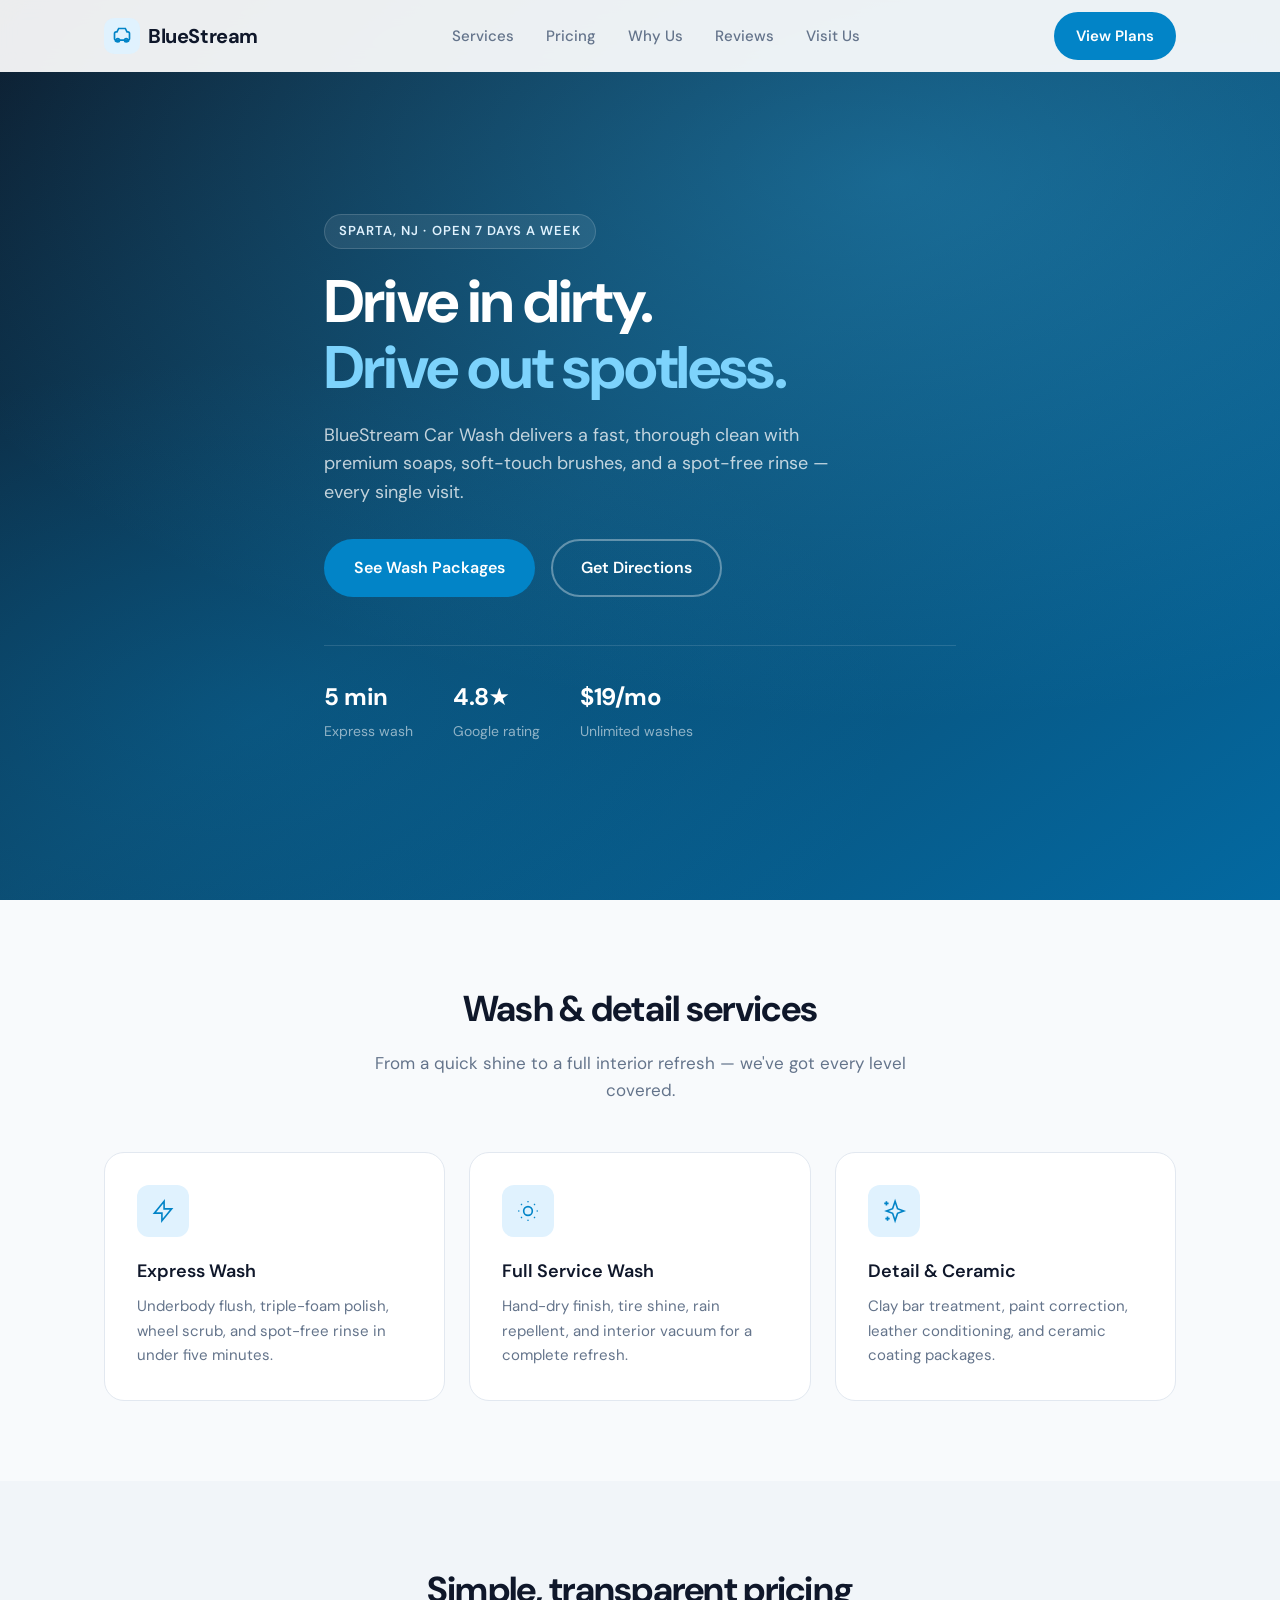
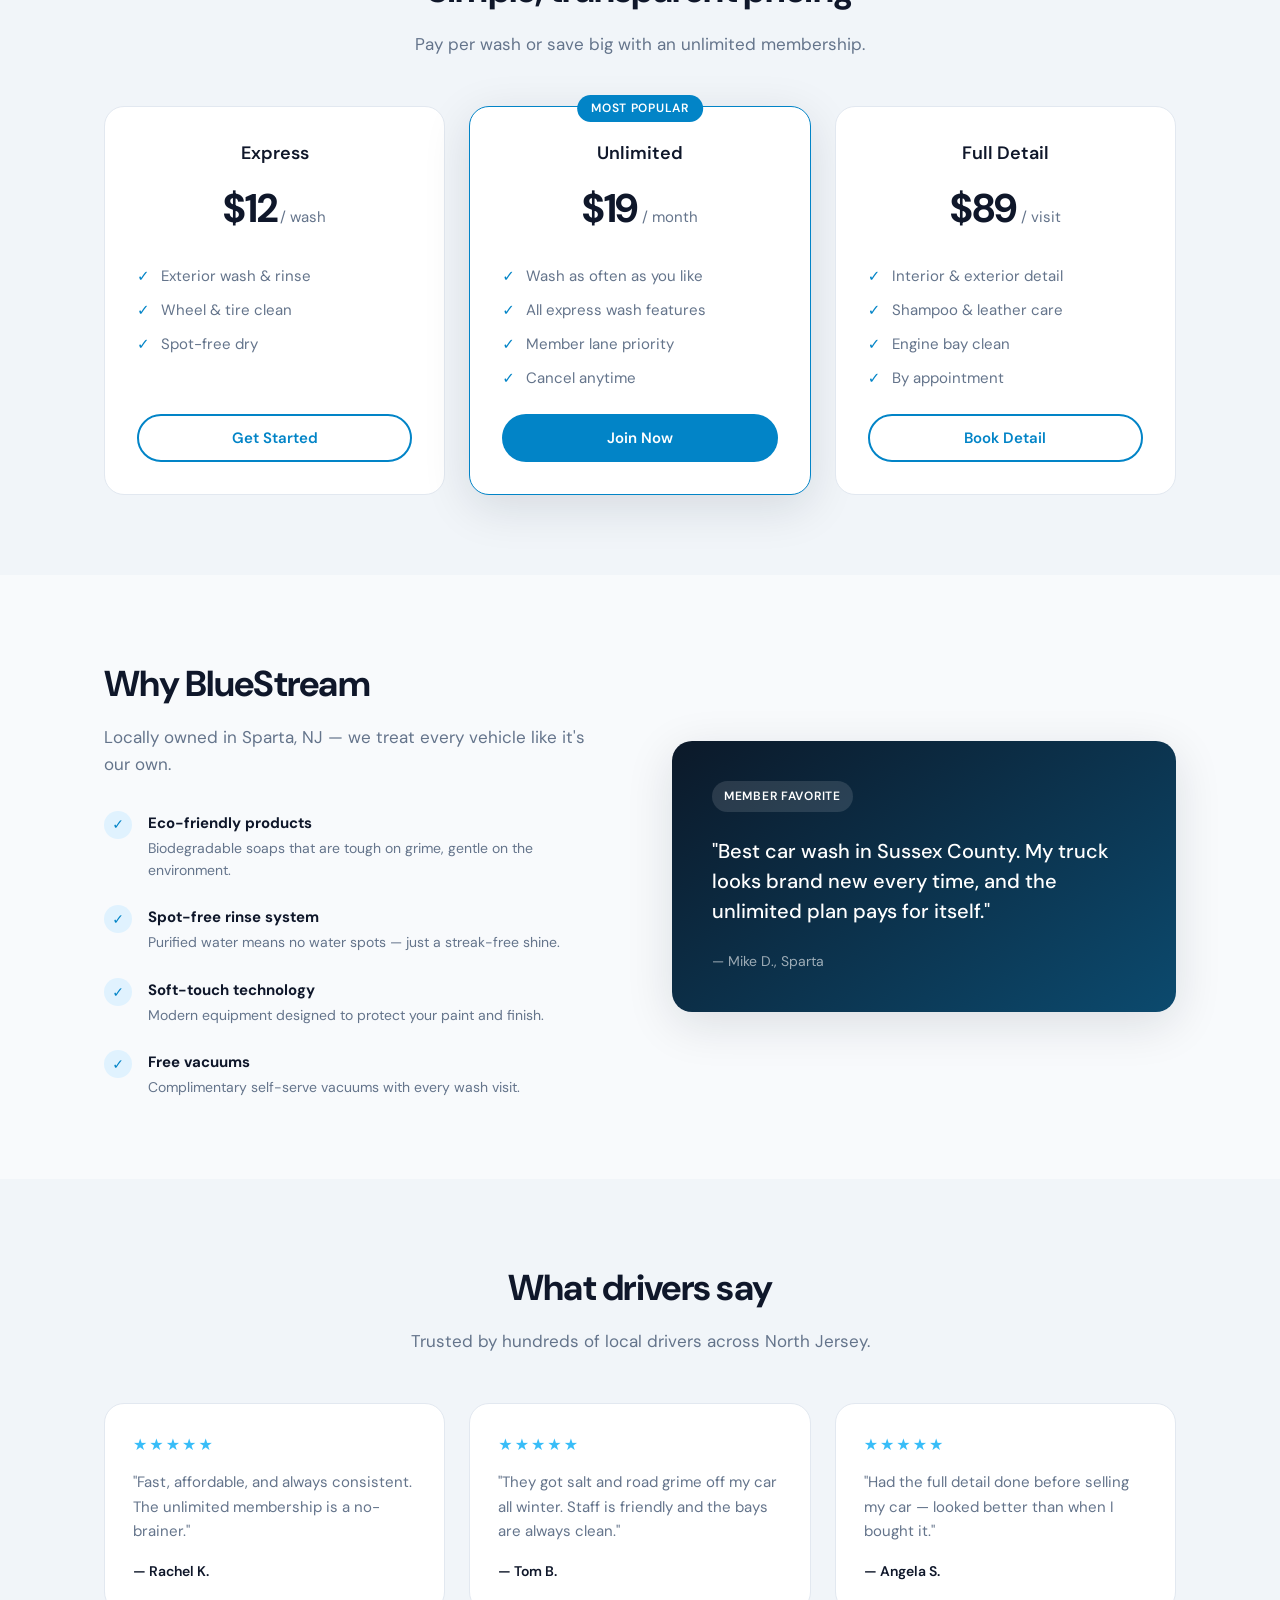
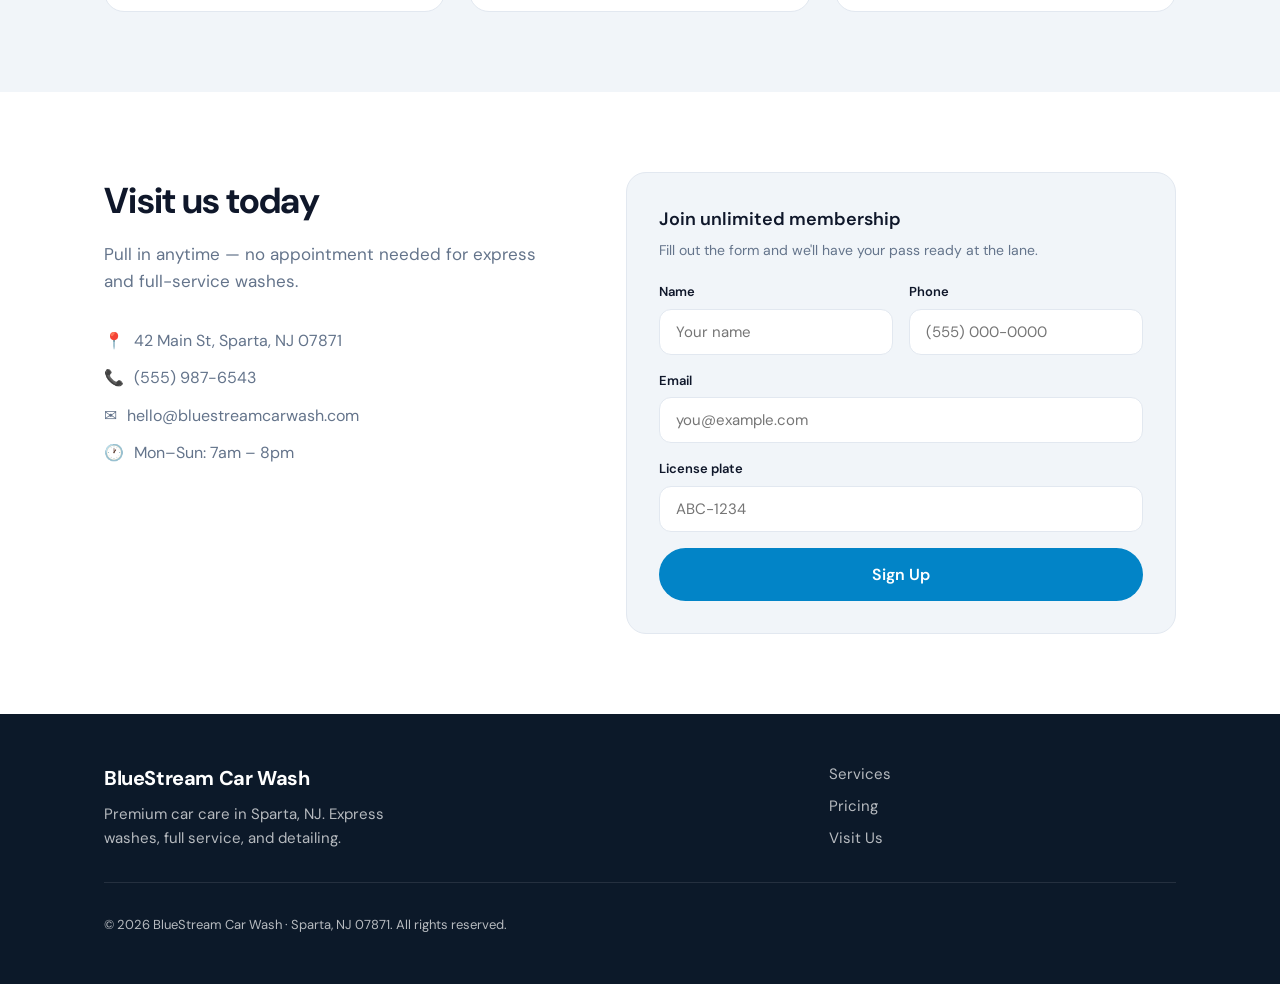
==== carwash/index.html @ 8c906ba3 "Add BlueStream Car Wash page at /carwash Separate static landing page for a car wash business with i" ====
<!DOCTYPE html>
<html lang="en">
  <head>
    <meta charset="UTF-8" />
    <meta name="viewport" content="width=device-width, initial-scale=1.0" />
    <meta
      name="description"
      content="BlueStream Car Wash — premium express and full-service washes in Sparta, NJ. Spotless results, spot-free rinse, and unlimited membership plans."
    />
    <title>BlueStream Car Wash | Sparta, NJ</title>
    <link rel="preconnect" href="https://fonts.googleapis.com" />
    <link rel="preconnect" href="https://fonts.gstatic.com" crossorigin />
    <link
      href="https://fonts.googleapis.com/css2?family=DM+Sans:ital,opsz,wght@0,9..40,400;0,9..40,500;0,9..40,600;0,9..40,700;1,9..40,400&display=swap"
      rel="stylesheet"
    />
    <link rel="stylesheet" href="css/styles.css" />
  </head>
  <body>
    <header class="header" id="header">
      <div class="container header__inner">
        <a href="#" class="logo">
          <span class="logo__icon" aria-hidden="true">
            <svg viewBox="0 0 24 24" fill="none" stroke="currentColor" stroke-width="2">
              <path d="M5 17h14M5 17a2 2 0 01-2-2V9a2 2 0 012-2h1l2-4h8l2 4h1a2 2 0 012 2v6a2 2 0 01-2 2M5 17l-1 2m15-2l1 2" />
              <circle cx="7" cy="17" r="2" />
              <circle cx="17" cy="17" r="2" />
            </svg>
          </span>
          BlueStream
        </a>

        <nav class="nav" id="nav" aria-label="Main navigation">
          <a href="#services">Services</a>
          <a href="#pricing">Pricing</a>
          <a href="#why-us">Why Us</a>
          <a href="#reviews">Reviews</a>
          <a href="#contact">Visit Us</a>
        </nav>

        <a href="#pricing" class="btn btn--primary header__cta">View Plans</a>

        <button
          class="menu-toggle"
          id="menu-toggle"
          aria-label="Toggle menu"
          aria-expanded="false"
          aria-controls="nav"
        >
          <span></span>
          <span></span>
          <span></span>
        </button>
      </div>
    </header>

    <main>
      <section class="hero">
        <div class="hero__bg" aria-hidden="true"></div>
        <div class="container hero__content">
          <p class="hero__eyebrow">Sparta, NJ · Open 7 days a week</p>
          <h1 class="hero__title">
            Drive in dirty.<br />
            <span class="hero__title-accent">Drive out spotless.</span>
          </h1>
          <p class="hero__subtitle">
            BlueStream Car Wash delivers a fast, thorough clean with premium soaps,
            soft-touch brushes, and a spot-free rinse — every single visit.
          </p>
          <div class="hero__actions">
            <a href="#pricing" class="btn btn--primary btn--lg">See Wash Packages</a>
            <a href="#contact" class="btn btn--ghost btn--lg">Get Directions</a>
          </div>
          <ul class="hero__stats">
            <li>
              <strong>5 min</strong>
              <span>Express wash</span>
            </li>
            <li>
              <strong>4.8★</strong>
              <span>Google rating</span>
            </li>
            <li>
              <strong>$19/mo</strong>
              <span>Unlimited washes</span>
            </li>
          </ul>
        </div>
      </section>

      <section class="section" id="services">
        <div class="container">
          <div class="section__header">
            <h2 class="section__title">Wash & detail services</h2>
            <p class="section__subtitle">
              From a quick shine to a full interior refresh — we've got every level covered.
            </p>
          </div>
          <div class="grid grid--3">
            <article class="card">
              <div class="card__icon" aria-hidden="true">
                <svg viewBox="0 0 24 24" fill="none" stroke="currentColor" stroke-width="1.5">
                  <path d="M13 10V3L4 14h7v7l9-11h-7z" />
                </svg>
              </div>
              <h3 class="card__title">Express Wash</h3>
              <p class="card__text">
                Underbody flush, triple-foam polish, wheel scrub, and spot-free rinse in under five minutes.
              </p>
            </article>
            <article class="card">
              <div class="card__icon" aria-hidden="true">
                <svg viewBox="0 0 24 24" fill="none" stroke="currentColor" stroke-width="1.5">
                  <path d="M12 3v1m0 16v1m9-9h-1M4 12H3m15.364 6.364l-.707-.707M6.343 6.343l-.707-.707m12.728 0l-.707.707M6.343 17.657l-.707.707" />
                  <circle cx="12" cy="12" r="4" />
                </svg>
              </div>
              <h3 class="card__title">Full Service Wash</h3>
              <p class="card__text">
                Hand-dry finish, tire shine, rain repellent, and interior vacuum for a complete refresh.
              </p>
            </article>
            <article class="card">
              <div class="card__icon" aria-hidden="true">
                <svg viewBox="0 0 24 24" fill="none" stroke="currentColor" stroke-width="1.5">
                  <path d="M5 3v4M3 5h4M6 17v4m-2-2h4m5-16l2.286 6.857L21 12l-5.714 2.143L13 21l-2.286-6.857L5 12l5.714-2.143L13 3z" />
                </svg>
              </div>
              <h3 class="card__title">Detail & Ceramic</h3>
              <p class="card__text">
                Clay bar treatment, paint correction, leather conditioning, and ceramic coating packages.
              </p>
            </article>
          </div>
        </div>
      </section>

      <section class="section section--alt" id="pricing">
        <div class="container">
          <div class="section__header">
            <h2 class="section__title">Simple, transparent pricing</h2>
            <p class="section__subtitle">Pay per wash or save big with an unlimited membership.</p>
          </div>
          <div class="grid grid--3">
            <article class="pricing-card">
              <h3 class="pricing-card__name">Express</h3>
              <p class="pricing-card__price"><span>$12</span> / wash</p>
              <ul class="pricing-card__features">
                <li>Exterior wash & rinse</li>
                <li>Wheel & tire clean</li>
                <li>Spot-free dry</li>
              </ul>
              <a href="#contact" class="btn btn--outline btn--full">Get Started</a>
            </article>
            <article class="pricing-card pricing-card--featured">
              <div class="pricing-card__badge">Most popular</div>
              <h3 class="pricing-card__name">Unlimited</h3>
              <p class="pricing-card__price"><span>$19</span> / month</p>
              <ul class="pricing-card__features">
                <li>Wash as often as you like</li>
                <li>All express wash features</li>
                <li>Member lane priority</li>
                <li>Cancel anytime</li>
              </ul>
              <a href="#contact" class="btn btn--primary btn--full">Join Now</a>
            </article>
            <article class="pricing-card">
              <h3 class="pricing-card__name">Full Detail</h3>
              <p class="pricing-card__price"><span>$89</span> / visit</p>
              <ul class="pricing-card__features">
                <li>Interior & exterior detail</li>
                <li>Shampoo & leather care</li>
                <li>Engine bay clean</li>
                <li>By appointment</li>
              </ul>
              <a href="#contact" class="btn btn--outline btn--full">Book Detail</a>
            </article>
          </div>
        </div>
      </section>

      <section class="section" id="why-us">
        <div class="container">
          <div class="split">
            <div class="split__content">
              <h2 class="section__title">Why BlueStream</h2>
              <p class="section__subtitle section__subtitle--left">
                Locally owned in Sparta, NJ — we treat every vehicle like it's our own.
              </p>
              <ul class="features">
                <li class="feature">
                  <span class="feature__check" aria-hidden="true">✓</span>
                  <div>
                    <strong>Eco-friendly products</strong>
                    <p>Biodegradable soaps that are tough on grime, gentle on the environment.</p>
                  </div>
                </li>
                <li class="feature">
                  <span class="feature__check" aria-hidden="true">✓</span>
                  <div>
                    <strong>Spot-free rinse system</strong>
                    <p>Purified water means no water spots — just a streak-free shine.</p>
                  </div>
                </li>
                <li class="feature">
                  <span class="feature__check" aria-hidden="true">✓</span>
                  <div>
                    <strong>Soft-touch technology</strong>
                    <p>Modern equipment designed to protect your paint and finish.</p>
                  </div>
                </li>
                <li class="feature">
                  <span class="feature__check" aria-hidden="true">✓</span>
                  <div>
                    <strong>Free vacuums</strong>
                    <p>Complimentary self-serve vacuums with every wash visit.</p>
                  </div>
                </li>
              </ul>
            </div>
            <div class="split__visual" aria-hidden="true">
              <div class="visual-card">
                <div class="visual-card__badge">Member favorite</div>
                <p class="visual-card__quote">
                  "Best car wash in Sussex County. My truck looks brand new every time, and the unlimited plan pays for itself."
                </p>
                <p class="visual-card__author">— Mike D., Sparta</p>
              </div>
            </div>
          </div>
        </div>
      </section>

      <section class="section section--alt" id="reviews">
        <div class="container">
          <div class="section__header">
            <h2 class="section__title">What drivers say</h2>
            <p class="section__subtitle">Trusted by hundreds of local drivers across North Jersey.</p>
          </div>
          <div class="grid grid--3">
            <blockquote class="review">
              <div class="review__stars" aria-label="5 out of 5 stars">★★★★★</div>
              <p>"Fast, affordable, and always consistent. The unlimited membership is a no-brainer."</p>
              <footer>— Rachel K.</footer>
            </blockquote>
            <blockquote class="review">
              <div class="review__stars" aria-label="5 out of 5 stars">★★★★★</div>
              <p>"They got salt and road grime off my car all winter. Staff is friendly and the bays are always clean."</p>
              <footer>— Tom B.</footer>
            </blockquote>
            <blockquote class="review">
              <div class="review__stars" aria-label="5 out of 5 stars">★★★★★</div>
              <p>"Had the full detail done before selling my car — looked better than when I bought it."</p>
              <footer>— Angela S.</footer>
            </blockquote>
          </div>
        </div>
      </section>

      <section class="section section--cta" id="contact">
        <div class="container">
          <div class="contact">
            <div class="contact__info">
              <h2 class="section__title">Visit us today</h2>
              <p class="section__subtitle section__subtitle--left">
                Pull in anytime — no appointment needed for express and full-service washes.
              </p>
              <div class="contact__details">
                <p class="contact__hours">
                  <span aria-hidden="true">📍</span> 42 Main St, Sparta, NJ 07871
                </p>
                <a href="tel:+15559876543" class="contact__link">
                  <span aria-hidden="true">📞</span> (555) 987-6543
                </a>
                <a href="mailto:hello@bluestreamcarwash.com" class="contact__link">
                  <span aria-hidden="true">✉️</span> hello@bluestreamcarwash.com
                </a>
                <p class="contact__hours">
                  <span aria-hidden="true">🕐</span> Mon–Sun: 7am – 8pm
                </p>
              </div>
            </div>
            <form class="contact__form" action="#" method="post">
              <h3 class="contact__form-title">Join unlimited membership</h3>
              <p class="contact__form-subtitle">Fill out the form and we'll have your pass ready at the lane.</p>
              <div class="form-row">
                <label class="form-field">
                  <span>Name</span>
                  <input type="text" name="name" placeholder="Your name" required />
                </label>
                <label class="form-field">
                  <span>Phone</span>
                  <input type="tel" name="phone" placeholder="(555) 000-0000" required />
                </label>
              </div>
              <label class="form-field">
                <span>Email</span>
                <input type="email" name="email" placeholder="you@example.com" required />
              </label>
              <label class="form-field">
                <span>License plate</span>
                <input type="text" name="plate" placeholder="ABC-1234" required />
              </label>
              <button type="submit" class="btn btn--primary btn--lg btn--full">Sign Up</button>
            </form>
          </div>
        </div>
      </section>
    </main>

    <footer class="footer">
      <div class="container footer__inner">
        <div class="footer__brand">
          <a href="#" class="logo logo--footer">BlueStream Car Wash</a>
          <p>Premium car care in Sparta, NJ. Express washes, full service, and detailing.</p>
        </div>
        <div class="footer__links">
          <a href="#services">Services</a>
          <a href="#pricing">Pricing</a>
          <a href="#contact">Visit Us</a>
        </div>
        <p class="footer__copy">&copy; 2026 BlueStream Car Wash · Sparta, NJ 07871. All rights reserved.</p>
      </div>
    </footer>

    <script src="js/main.js"></script>
  </body>
</html>
---- carwash/css/styles.css ----
/* ============================================
   BlueStream Car Wash — Static Site Styles
   ============================================ */

:root {
  --color-bg: #f8fafc;
  --color-bg-alt: #f1f5f9;
  --color-surface: #ffffff;
  --color-text: #0f172a;
  --color-text-muted: #64748b;
  --color-primary: #0284c7;
  --color-primary-dark: #0369a1;
  --color-primary-light: #e0f2fe;
  --color-accent: #38bdf8;
  --color-border: #e2e8f0;
  --color-hero-bg: #0c1929;
  --font: "DM Sans", system-ui, -apple-system, sans-serif;
  --radius: 12px;
  --radius-lg: 20px;
  --shadow: 0 4px 24px rgba(15, 23, 42, 0.08);
  --shadow-lg: 0 12px 48px rgba(15, 23, 42, 0.12);
  --header-height: 72px;
  --transition: 0.2s ease;
}

*,
*::before,
*::after {
  box-sizing: border-box;
  margin: 0;
  padding: 0;
}

html {
  scroll-behavior: smooth;
}

body {
  font-family: var(--font);
  font-size: 1rem;
  line-height: 1.6;
  color: var(--color-text);
  background: var(--color-bg);
  -webkit-font-smoothing: antialiased;
}

a {
  color: inherit;
  text-decoration: none;
}

ul,
ol {
  list-style: none;
}

.container {
  width: 100%;
  max-width: 1120px;
  margin: 0 auto;
  padding: 0 1.5rem;
}

/* ---- Buttons ---- */

.btn {
  display: inline-flex;
  align-items: center;
  justify-content: center;
  gap: 0.5rem;
  padding: 0.625rem 1.25rem;
  font-family: var(--font);
  font-size: 0.9375rem;
  font-weight: 600;
  border-radius: 999px;
  border: 2px solid transparent;
  cursor: pointer;
  transition: background var(--transition), color var(--transition), border-color var(--transition), transform var(--transition);
}

.btn--primary {
  background: var(--color-primary);
  color: #fff;
}

.btn--primary:hover {
  background: var(--color-primary-dark);
  transform: translateY(-1px);
}

.btn--outline {
  background: transparent;
  color: var(--color-primary);
  border-color: var(--color-primary);
}

.btn--outline:hover {
  background: var(--color-primary-light);
}

.btn--ghost {
  background: transparent;
  color: #fff;
  border-color: rgba(255, 255, 255, 0.35);
}

.btn--ghost:hover {
  background: rgba(255, 255, 255, 0.1);
  border-color: rgba(255, 255, 255, 0.6);
}

.btn--lg {
  padding: 0.875rem 1.75rem;
  font-size: 1rem;
}

.btn--full {
  width: 100%;
}

/* ---- Header ---- */

.header {
  position: fixed;
  top: 0;
  left: 0;
  right: 0;
  z-index: 100;
  height: var(--header-height);
  background: rgba(255, 255, 255, 0.92);
  backdrop-filter: blur(12px);
  border-bottom: 1px solid transparent;
  transition: border-color var(--transition), box-shadow var(--transition);
}

.header--scrolled {
  border-color: var(--color-border);
  box-shadow: var(--shadow);
}

.header__inner {
  display: flex;
  align-items: center;
  justify-content: space-between;
  height: var(--header-height);
  gap: 2rem;
}

.logo {
  display: flex;
  align-items: center;
  gap: 0.5rem;
  font-size: 1.25rem;
  font-weight: 700;
  color: var(--color-text);
  letter-spacing: -0.02em;
}

.logo__icon {
  display: flex;
  align-items: center;
  justify-content: center;
  width: 36px;
  height: 36px;
  background: var(--color-primary-light);
  color: var(--color-primary);
  border-radius: 10px;
}

.logo__icon svg {
  width: 20px;
  height: 20px;
}

.logo--footer {
  color: #fff;
  margin-bottom: 0.5rem;
}

.nav {
  display: flex;
  align-items: center;
  gap: 2rem;
}

.nav a {
  font-size: 0.9375rem;
  font-weight: 500;
  color: var(--color-text-muted);
  transition: color var(--transition);
}

.nav a:hover {
  color: var(--color-primary);
}

.header__cta {
  flex-shrink: 0;
}

.menu-toggle {
  display: none;
  flex-direction: column;
  justify-content: center;
  gap: 5px;
  width: 40px;
  height: 40px;
  padding: 8px;
  background: none;
  border: none;
  cursor: pointer;
}

.menu-toggle span {
  display: block;
  width: 100%;
  height: 2px;
  background: var(--color-text);
  border-radius: 2px;
  transition: transform var(--transition), opacity var(--transition);
}

.menu-toggle[aria-expanded="true"] span:nth-child(1) {
  transform: translateY(7px) rotate(45deg);
}

.menu-toggle[aria-expanded="true"] span:nth-child(2) {
  opacity: 0;
}

.menu-toggle[aria-expanded="true"] span:nth-child(3) {
  transform: translateY(-7px) rotate(-45deg);
}

/* ---- Hero ---- */

.hero {
  position: relative;
  min-height: 100vh;
  display: flex;
  align-items: center;
  padding: calc(var(--header-height) + 3rem) 0 4rem;
  overflow: hidden;
}

.hero__bg {
  position: absolute;
  inset: 0;
  background: linear-gradient(145deg, var(--color-hero-bg) 0%, #0c4a6e 50%, #0369a1 100%);
}

.hero__bg::after {
  content: "";
  position: absolute;
  inset: 0;
  background:
    radial-gradient(ellipse 80% 60% at 70% 20%, rgba(56, 189, 248, 0.3), transparent),
    radial-gradient(ellipse 50% 40% at 20% 80%, rgba(2, 132, 199, 0.2), transparent);
}

.hero__content {
  position: relative;
  z-index: 1;
  max-width: 680px;
}

.hero__eyebrow {
  display: inline-block;
  padding: 0.375rem 0.875rem;
  margin-bottom: 1.25rem;
  font-size: 0.8125rem;
  font-weight: 600;
  text-transform: uppercase;
  letter-spacing: 0.08em;
  color: var(--color-primary-light);
  background: rgba(255, 255, 255, 0.08);
  border: 1px solid rgba(255, 255, 255, 0.15);
  border-radius: 999px;
}

.hero__title {
  font-size: clamp(2.5rem, 6vw, 3.75rem);
  font-weight: 700;
  line-height: 1.1;
  letter-spacing: -0.03em;
  color: #fff;
  margin-bottom: 1.25rem;
}

.hero__title-accent {
  color: #7dd3fc;
}

.hero__subtitle {
  font-size: 1.125rem;
  color: rgba(255, 255, 255, 0.75);
  margin-bottom: 2rem;
  max-width: 520px;
}

.hero__actions {
  display: flex;
  flex-wrap: wrap;
  gap: 1rem;
  margin-bottom: 3rem;
}

.hero__stats {
  display: flex;
  flex-wrap: wrap;
  gap: 2.5rem;
  padding-top: 2rem;
  border-top: 1px solid rgba(255, 255, 255, 0.12);
}

.hero__stats li {
  display: flex;
  flex-direction: column;
  gap: 0.25rem;
}

.hero__stats strong {
  font-size: 1.5rem;
  font-weight: 700;
  color: #fff;
  letter-spacing: -0.02em;
}

.hero__stats span {
  font-size: 0.875rem;
  color: rgba(255, 255, 255, 0.55);
}

/* ---- Sections ---- */

.section {
  padding: 5rem 0;
}

.section--alt {
  background: var(--color-bg-alt);
}

.section--cta {
  background: var(--color-surface);
}

.section__header {
  text-align: center;
  max-width: 560px;
  margin: 0 auto 3rem;
}

.section__title {
  font-size: clamp(1.75rem, 4vw, 2.25rem);
  font-weight: 700;
  letter-spacing: -0.02em;
  margin-bottom: 0.75rem;
}

.section__subtitle {
  font-size: 1.0625rem;
  color: var(--color-text-muted);
}

.section__subtitle--left {
  text-align: left;
}

/* ---- Grid & Cards ---- */

.grid {
  display: grid;
  gap: 1.5rem;
}

.grid--3 {
  grid-template-columns: repeat(3, 1fr);
}

.card {
  background: var(--color-surface);
  border: 1px solid var(--color-border);
  border-radius: var(--radius-lg);
  padding: 2rem;
  transition: box-shadow var(--transition), transform var(--transition);
}

.card:hover {
  box-shadow: var(--shadow);
  transform: translateY(-2px);
}

.card__icon {
  display: flex;
  align-items: center;
  justify-content: center;
  width: 52px;
  height: 52px;
  margin-bottom: 1.25rem;
  background: var(--color-primary-light);
  color: var(--color-primary);
  border-radius: var(--radius);
}

.card__icon svg {
  width: 26px;
  height: 26px;
}

.card__title {
  font-size: 1.125rem;
  font-weight: 600;
  margin-bottom: 0.5rem;
}

.card__text {
  font-size: 0.9375rem;
  color: var(--color-text-muted);
  line-height: 1.65;
}

/* ---- Pricing ---- */

.pricing-card {
  position: relative;
  display: flex;
  flex-direction: column;
  background: var(--color-surface);
  border: 1px solid var(--color-border);
  border-radius: var(--radius-lg);
  padding: 2rem;
  transition: box-shadow var(--transition), transform var(--transition);
}

.pricing-card:hover {
  box-shadow: var(--shadow);
  transform: translateY(-2px);
}

.pricing-card--featured {
  border-color: var(--color-primary);
  box-shadow: var(--shadow-lg);
}

.pricing-card__badge {
  position: absolute;
  top: -12px;
  left: 50%;
  transform: translateX(-50%);
  padding: 0.25rem 0.875rem;
  font-size: 0.75rem;
  font-weight: 600;
  text-transform: uppercase;
  letter-spacing: 0.06em;
  color: #fff;
  background: var(--color-primary);
  border-radius: 999px;
  white-space: nowrap;
}

.pricing-card__name {
  font-size: 1.125rem;
  font-weight: 600;
  margin-bottom: 0.5rem;
  text-align: center;
}

.pricing-card__price {
  font-size: 0.9375rem;
  color: var(--color-text-muted);
  text-align: center;
  margin-bottom: 1.5rem;
}

.pricing-card__price span {
  font-size: 2.5rem;
  font-weight: 700;
  color: var(--color-text);
  letter-spacing: -0.03em;
}

.pricing-card__features {
  flex: 1;
  display: flex;
  flex-direction: column;
  gap: 0.625rem;
  margin-bottom: 1.5rem;
}

.pricing-card__features li {
  font-size: 0.9375rem;
  color: var(--color-text-muted);
  padding-left: 1.5rem;
  position: relative;
}

.pricing-card__features li::before {
  content: "✓";
  position: absolute;
  left: 0;
  color: var(--color-primary);
  font-weight: 700;
}

/* ---- Split / Features ---- */

.split {
  display: grid;
  grid-template-columns: 1fr 1fr;
  gap: 4rem;
  align-items: center;
}

.features {
  display: flex;
  flex-direction: column;
  gap: 1.5rem;
  margin-top: 2rem;
}

.feature {
  display: flex;
  gap: 1rem;
  align-items: flex-start;
}

.feature__check {
  flex-shrink: 0;
  display: flex;
  align-items: center;
  justify-content: center;
  width: 28px;
  height: 28px;
  font-size: 0.875rem;
  font-weight: 700;
  color: var(--color-primary);
  background: var(--color-primary-light);
  border-radius: 50%;
}

.feature strong {
  display: block;
  font-size: 0.9375rem;
  margin-bottom: 0.125rem;
}

.feature p {
  font-size: 0.875rem;
  color: var(--color-text-muted);
}

.visual-card {
  background: linear-gradient(145deg, var(--color-hero-bg), #0c4a6e);
  border-radius: var(--radius-lg);
  padding: 2.5rem;
  color: #fff;
  box-shadow: var(--shadow-lg);
}

.visual-card__badge {
  display: inline-block;
  padding: 0.375rem 0.75rem;
  margin-bottom: 1.5rem;
  font-size: 0.75rem;
  font-weight: 600;
  text-transform: uppercase;
  letter-spacing: 0.06em;
  background: rgba(255, 255, 255, 0.12);
  border-radius: 999px;
}

.visual-card__quote {
  font-size: 1.25rem;
  font-weight: 500;
  line-height: 1.5;
  margin-bottom: 1.5rem;
}

.visual-card__author {
  font-size: 0.875rem;
  color: rgba(255, 255, 255, 0.6);
}

/* ---- Reviews ---- */

.review {
  background: var(--color-surface);
  border: 1px solid var(--color-border);
  border-radius: var(--radius-lg);
  padding: 1.75rem;
}

.review__stars {
  color: var(--color-accent);
  font-size: 1rem;
  letter-spacing: 2px;
  margin-bottom: 0.75rem;
}

.review p {
  font-size: 0.9375rem;
  color: var(--color-text-muted);
  margin-bottom: 1rem;
  line-height: 1.65;
}

.review footer {
  font-size: 0.875rem;
  font-weight: 600;
  color: var(--color-text);
}

/* ---- Contact ---- */

.contact {
  display: grid;
  grid-template-columns: 1fr 1.2fr;
  gap: 4rem;
  align-items: start;
}

.contact__details {
  display: flex;
  flex-direction: column;
  gap: 0.75rem;
  margin-top: 2rem;
}

.contact__link,
.contact__hours {
  display: flex;
  align-items: center;
  gap: 0.625rem;
  font-size: 1rem;
  color: var(--color-text-muted);
}

.contact__link:hover {
  color: var(--color-primary);
}

.contact__form {
  background: var(--color-bg-alt);
  border: 1px solid var(--color-border);
  border-radius: var(--radius-lg);
  padding: 2rem;
}

.contact__form-title {
  font-size: 1.125rem;
  font-weight: 600;
  margin-bottom: 0.375rem;
}

.contact__form-subtitle {
  font-size: 0.875rem;
  color: var(--color-text-muted);
  margin-bottom: 1.25rem;
}

.form-row {
  display: grid;
  grid-template-columns: 1fr 1fr;
  gap: 1rem;
}

.form-field {
  display: flex;
  flex-direction: column;
  gap: 0.375rem;
  margin-bottom: 1rem;
}

.form-field span {
  font-size: 0.8125rem;
  font-weight: 600;
  color: var(--color-text);
}

.form-field input,
.form-field textarea {
  font-family: var(--font);
  font-size: 0.9375rem;
  padding: 0.75rem 1rem;
  border: 1px solid var(--color-border);
  border-radius: var(--radius);
  background: var(--color-surface);
  color: var(--color-text);
  transition: border-color var(--transition), box-shadow var(--transition);
}

.form-field input:focus,
.form-field textarea:focus {
  outline: none;
  border-color: var(--color-primary);
  box-shadow: 0 0 0 3px rgba(2, 132, 199, 0.15);
}

/* ---- Footer ---- */

.footer {
  background: var(--color-hero-bg);
  color: rgba(255, 255, 255, 0.7);
  padding: 3rem 0;
}

.footer__inner {
  display: grid;
  grid-template-columns: 2fr 1fr;
  gap: 2rem;
  align-items: start;
}

.footer__brand p {
  font-size: 0.9375rem;
  max-width: 280px;
}

.footer__links {
  display: flex;
  flex-direction: column;
  gap: 0.5rem;
}

.footer__links a {
  font-size: 0.9375rem;
  transition: color var(--transition);
}

.footer__links a:hover {
  color: #fff;
}

.footer__copy {
  grid-column: 1 / -1;
  padding-top: 2rem;
  border-top: 1px solid rgba(255, 255, 255, 0.1);
  font-size: 0.8125rem;
}

/* ---- Responsive ---- */

@media (max-width: 900px) {
  .grid--3 {
    grid-template-columns: 1fr;
  }

  .split,
  .contact {
    grid-template-columns: 1fr;
    gap: 2.5rem;
  }

  .header__cta {
    display: none;
  }

  .menu-toggle {
    display: flex;
  }

  .nav {
    position: fixed;
    top: var(--header-height);
    left: 0;
    right: 0;
    flex-direction: column;
    align-items: stretch;
    gap: 0;
    padding: 1rem;
    background: var(--color-surface);
    border-bottom: 1px solid var(--color-border);
    box-shadow: var(--shadow);
    transform: translateY(-100%);
    opacity: 0;
    pointer-events: none;
    transition: transform var(--transition), opacity var(--transition);
  }

  .nav--open {
    transform: translateY(0);
    opacity: 1;
    pointer-events: auto;
  }

  .nav a {
    padding: 0.875rem 1rem;
    border-radius: var(--radius);
  }

  .nav a:hover {
    background: var(--color-bg-alt);
  }
}

@media (max-width: 600px) {
  .hero__actions {
    flex-direction: column;
  }

  .hero__actions .btn {
    width: 100%;
  }

  .form-row {
    grid-template-columns: 1fr;
  }

  .footer__inner {
    grid-template-columns: 1fr;
  }
}
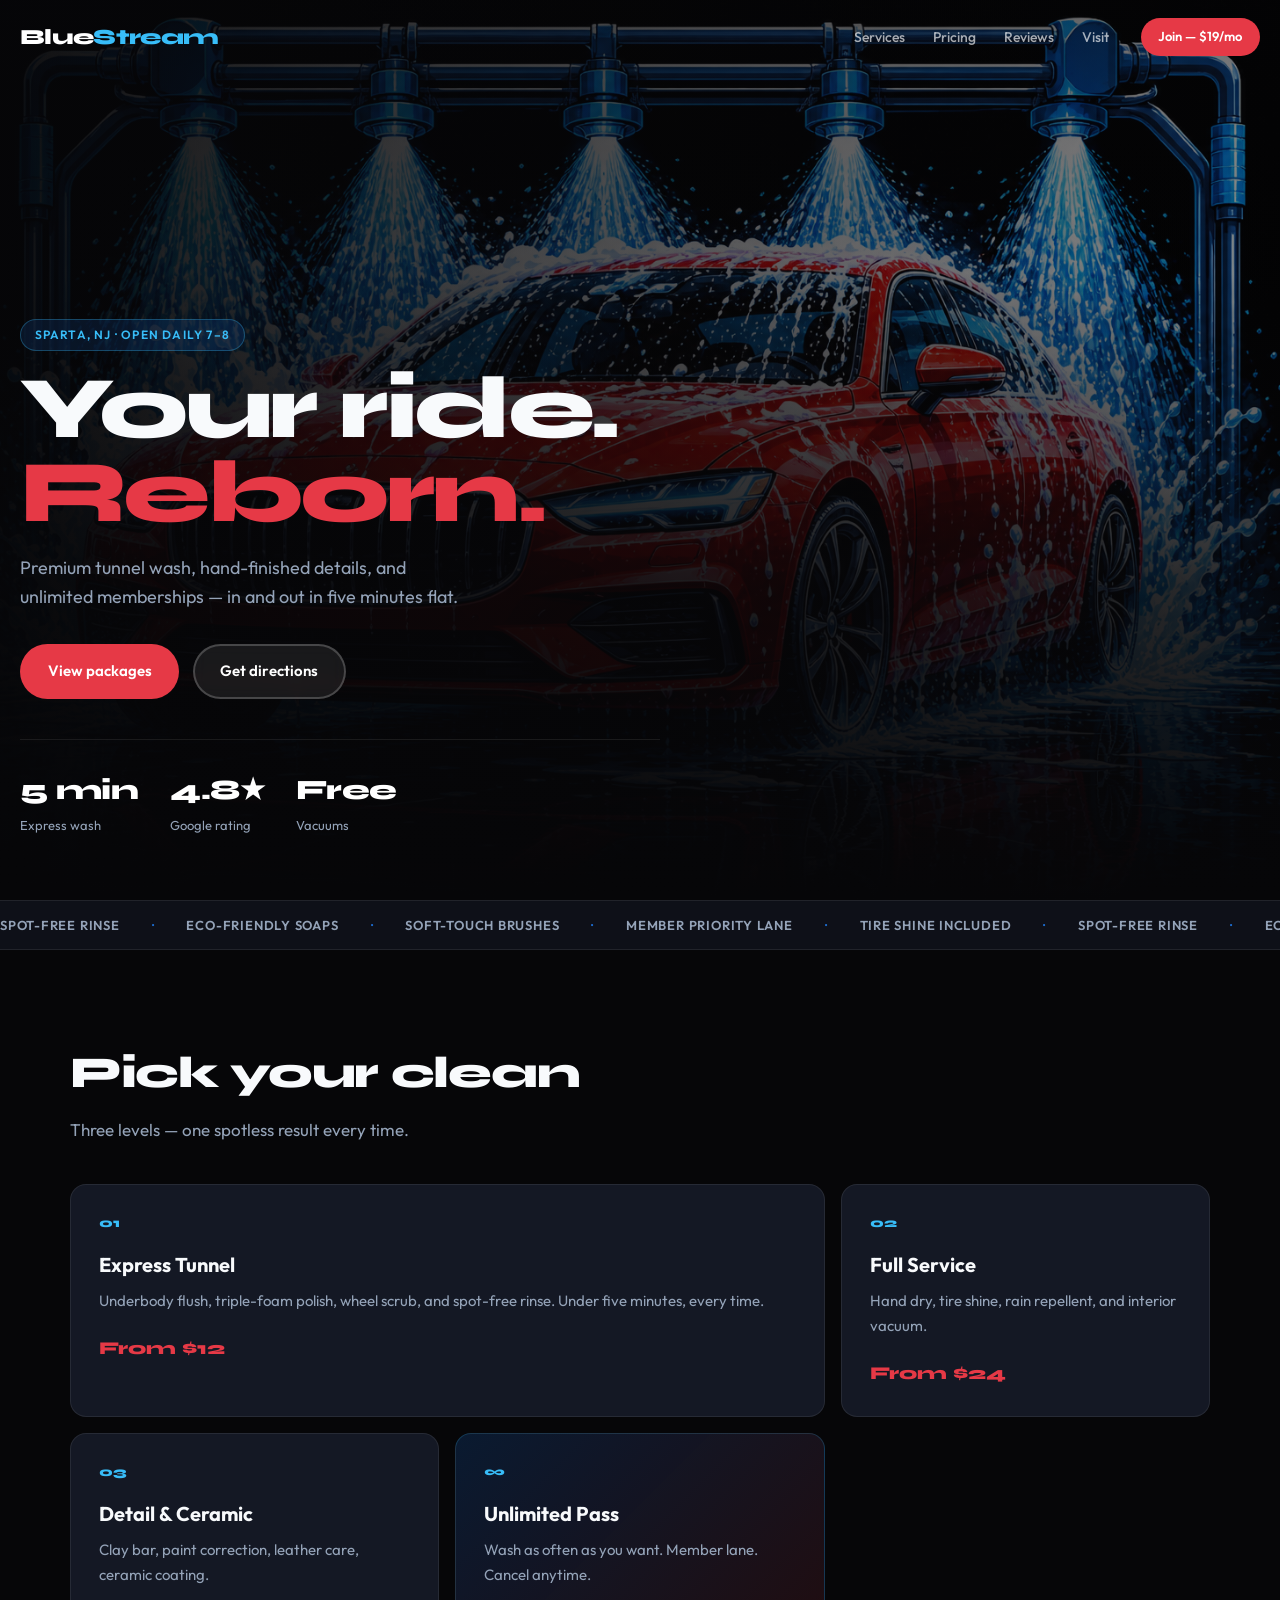
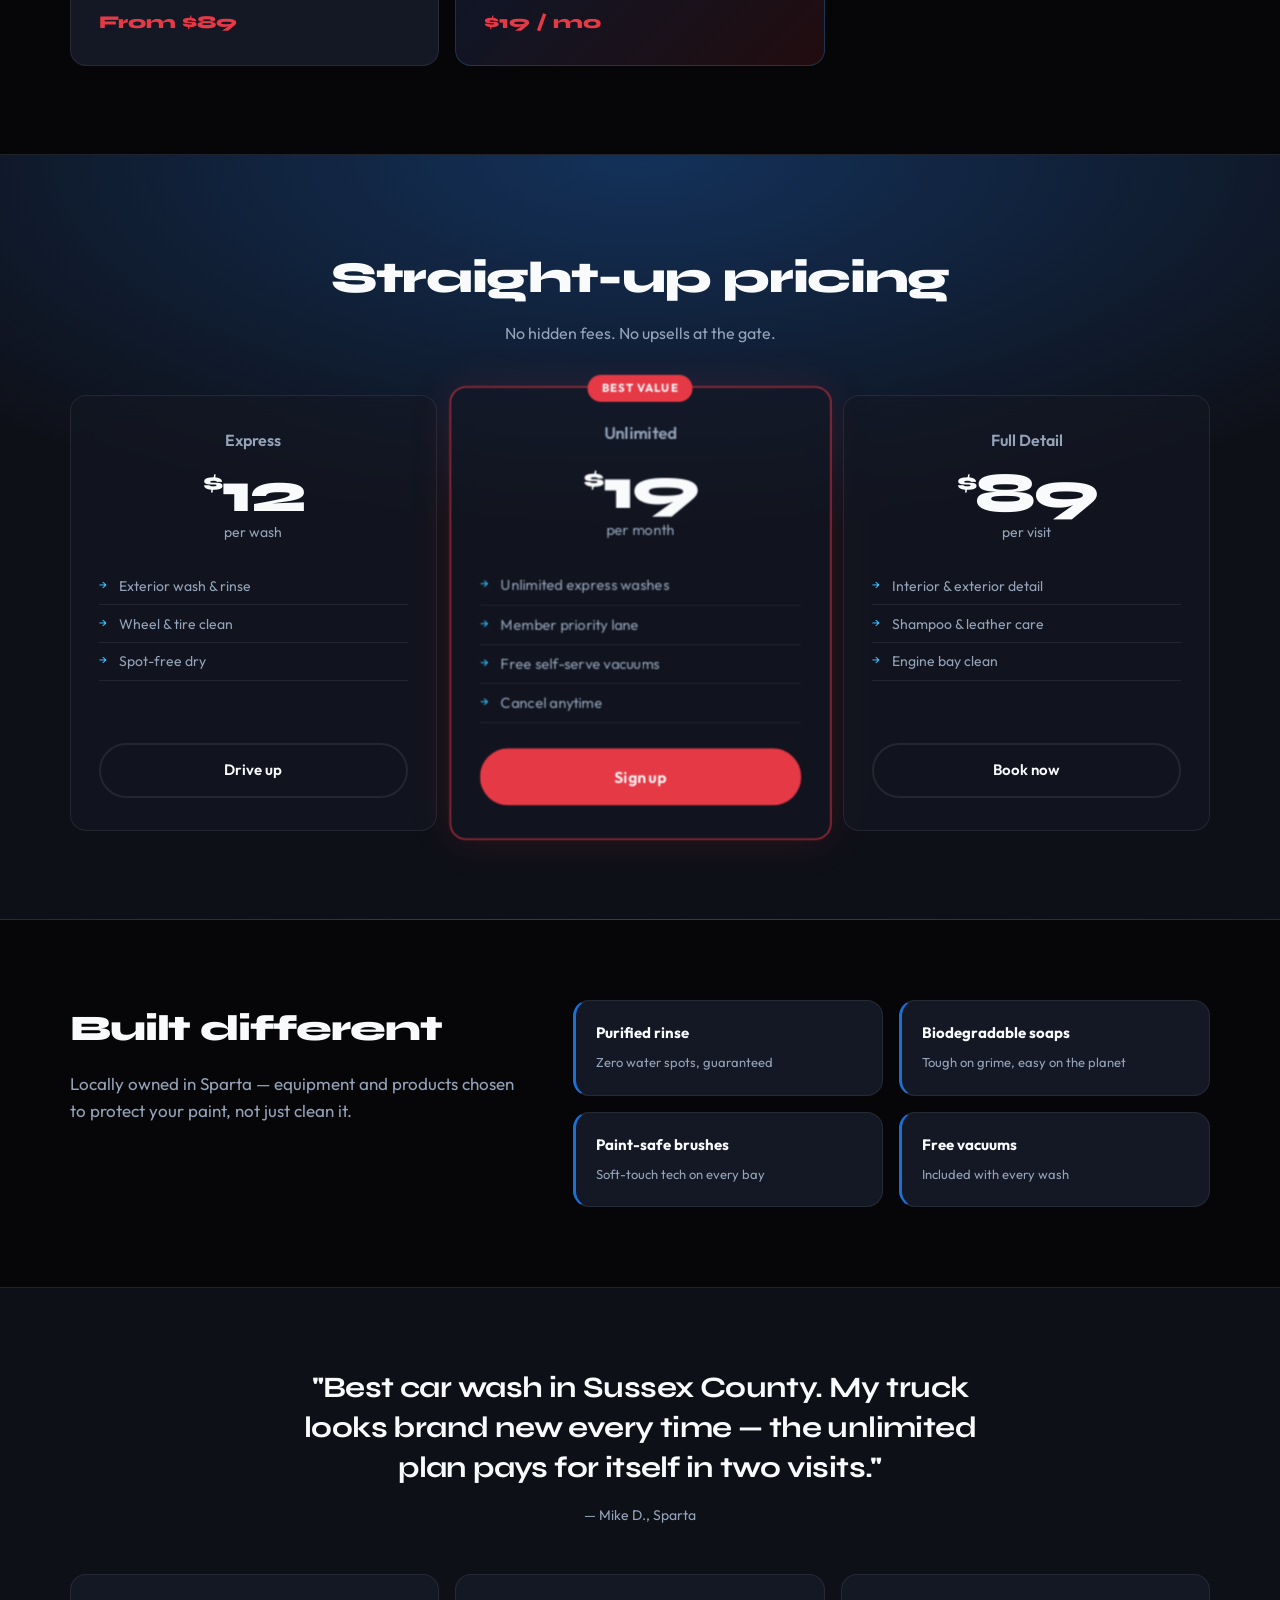
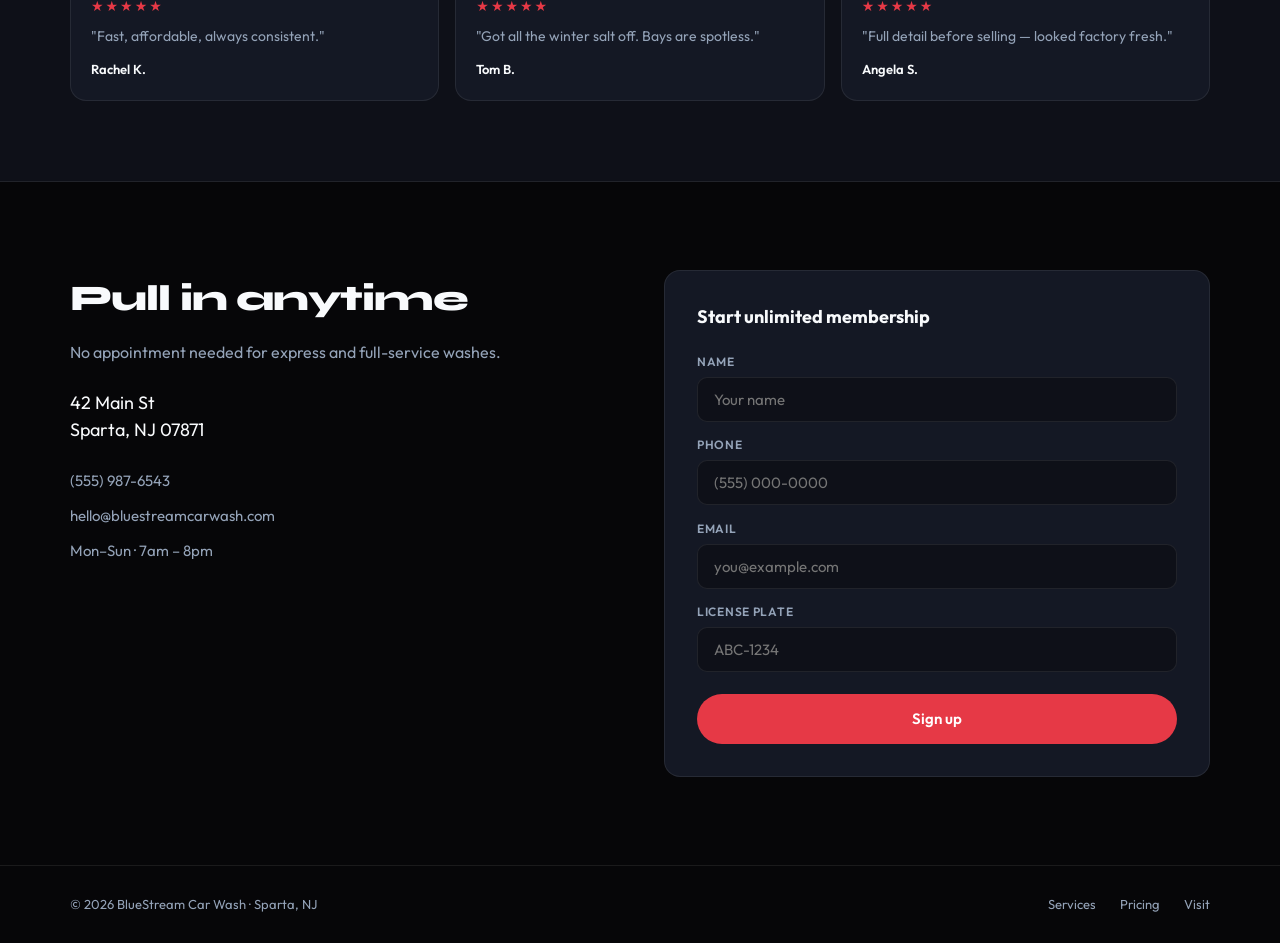
==== commit ecf730aa: "Redesign car wash page with distinct dark layout and hero image Complete visual overhaul: full-bleed" ====
--- a/carwash/index.html
+++ b/carwash/index.html
@@ -11,315 +11,250 @@
     <link rel="preconnect" href="https://fonts.googleapis.com" />
     <link rel="preconnect" href="https://fonts.gstatic.com" crossorigin />
     <link
-      href="https://fonts.googleapis.com/css2?family=DM+Sans:ital,opsz,wght@0,9..40,400;0,9..40,500;0,9..40,600;0,9..40,700;1,9..40,400&display=swap"
+      href="https://fonts.googleapis.com/css2?family=Outfit:wght@400;500;600;700;800&family=Syne:wght@700;800&display=swap"
       rel="stylesheet"
     />
     <link rel="stylesheet" href="css/styles.css" />
   </head>
   <body>
-    <header class="header" id="header">
-      <div class="container header__inner">
-        <a href="#" class="logo">
-          <span class="logo__icon" aria-hidden="true">
-            <svg viewBox="0 0 24 24" fill="none" stroke="currentColor" stroke-width="2">
-              <path d="M5 17h14M5 17a2 2 0 01-2-2V9a2 2 0 012-2h1l2-4h8l2 4h1a2 2 0 012 2v6a2 2 0 01-2 2M5 17l-1 2m15-2l1 2" />
-              <circle cx="7" cy="17" r="2" />
-              <circle cx="17" cy="17" r="2" />
-            </svg>
-          </span>
-          BlueStream
-        </a>
-
-        <nav class="nav" id="nav" aria-label="Main navigation">
-          <a href="#services">Services</a>
-          <a href="#pricing">Pricing</a>
-          <a href="#why-us">Why Us</a>
-          <a href="#reviews">Reviews</a>
-          <a href="#contact">Visit Us</a>
-        </nav>
-
-        <a href="#pricing" class="btn btn--primary header__cta">View Plans</a>
-
-        <button
-          class="menu-toggle"
-          id="menu-toggle"
-          aria-label="Toggle menu"
-          aria-expanded="false"
-          aria-controls="nav"
-        >
-          <span></span>
-          <span></span>
-          <span></span>
-        </button>
+    <nav class="topbar" id="topbar">
+      <a href="#" class="topbar__logo">Blue<span>Stream</span></a>
+      <div class="topbar__links" id="nav">
+        <a href="#services">Services</a>
+        <a href="#pricing">Pricing</a>
+        <a href="#reviews">Reviews</a>
+        <a href="#visit">Visit</a>
+      </div>
+      <a href="#pricing" class="topbar__cta">Join — $19/mo</a>
+      <button class="topbar__menu" id="menu-toggle" aria-label="Menu" aria-expanded="false">
+        <span></span><span></span>
+      </button>
+    </nav>
+
+    <header class="hero">
+      <div class="hero__media" aria-hidden="true">
+        <img src="images/carwash-hero.png" alt="" />
+        <div class="hero__overlay"></div>
+      </div>
+      <div class="hero__body">
+        <p class="hero__tag">Sparta, NJ · Open daily 7–8</p>
+        <h1 class="hero__headline">
+          Your ride.<br />
+          <em>Reborn.</em>
+        </h1>
+        <p class="hero__desc">
+          Premium tunnel wash, hand-finished details, and unlimited memberships —
+          in and out in five minutes flat.
+        </p>
+        <div class="hero__btns">
+          <a href="#pricing" class="btn btn--red">View packages</a>
+          <a href="#visit" class="btn btn--glass">Get directions</a>
+        </div>
+        <dl class="hero__metrics">
+          <div><dt>5 min</dt><dd>Express wash</dd></div>
+          <div><dt>4.8★</dt><dd>Google rating</dd></div>
+          <div><dt>Free</dt><dd>Vacuums</dd></div>
+        </dl>
       </div>
     </header>
 
+    <div class="ticker" aria-hidden="true">
+      <div class="ticker__track">
+        <span>Spot-free rinse</span><span>·</span>
+        <span>Eco-friendly soaps</span><span>·</span>
+        <span>Soft-touch brushes</span><span>·</span>
+        <span>Member priority lane</span><span>·</span>
+        <span>Tire shine included</span><span>·</span>
+        <span>Spot-free rinse</span><span>·</span>
+        <span>Eco-friendly soaps</span><span>·</span>
+        <span>Soft-touch brushes</span><span>·</span>
+        <span>Member priority lane</span><span>·</span>
+        <span>Tire shine included</span><span>·</span>
+      </div>
+    </div>
+
     <main>
-      <section class="hero">
-        <div class="hero__bg" aria-hidden="true"></div>
-        <div class="container hero__content">
-          <p class="hero__eyebrow">Sparta, NJ · Open 7 days a week</p>
-          <h1 class="hero__title">
-            Drive in dirty.<br />
-            <span class="hero__title-accent">Drive out spotless.</span>
-          </h1>
-          <p class="hero__subtitle">
-            BlueStream Car Wash delivers a fast, thorough clean with premium soaps,
-            soft-touch brushes, and a spot-free rinse — every single visit.
-          </p>
-          <div class="hero__actions">
-            <a href="#pricing" class="btn btn--primary btn--lg">See Wash Packages</a>
-            <a href="#contact" class="btn btn--ghost btn--lg">Get Directions</a>
-          </div>
-          <ul class="hero__stats">
-            <li>
-              <strong>5 min</strong>
-              <span>Express wash</span>
-            </li>
-            <li>
-              <strong>4.8★</strong>
-              <span>Google rating</span>
-            </li>
-            <li>
-              <strong>$19/mo</strong>
-              <span>Unlimited washes</span>
-            </li>
-          </ul>
-        </div>
-      </section>
-
-      <section class="section" id="services">
-        <div class="container">
-          <div class="section__header">
-            <h2 class="section__title">Wash & detail services</h2>
-            <p class="section__subtitle">
-              From a quick shine to a full interior refresh — we've got every level covered.
-            </p>
-          </div>
-          <div class="grid grid--3">
-            <article class="card">
-              <div class="card__icon" aria-hidden="true">
-                <svg viewBox="0 0 24 24" fill="none" stroke="currentColor" stroke-width="1.5">
-                  <path d="M13 10V3L4 14h7v7l9-11h-7z" />
-                </svg>
-              </div>
-              <h3 class="card__title">Express Wash</h3>
-              <p class="card__text">
-                Underbody flush, triple-foam polish, wheel scrub, and spot-free rinse in under five minutes.
-              </p>
-            </article>
-            <article class="card">
-              <div class="card__icon" aria-hidden="true">
-                <svg viewBox="0 0 24 24" fill="none" stroke="currentColor" stroke-width="1.5">
-                  <path d="M12 3v1m0 16v1m9-9h-1M4 12H3m15.364 6.364l-.707-.707M6.343 6.343l-.707-.707m12.728 0l-.707.707M6.343 17.657l-.707.707" />
-                  <circle cx="12" cy="12" r="4" />
-                </svg>
-              </div>
-              <h3 class="card__title">Full Service Wash</h3>
-              <p class="card__text">
-                Hand-dry finish, tire shine, rain repellent, and interior vacuum for a complete refresh.
-              </p>
-            </article>
-            <article class="card">
-              <div class="card__icon" aria-hidden="true">
-                <svg viewBox="0 0 24 24" fill="none" stroke="currentColor" stroke-width="1.5">
-                  <path d="M5 3v4M3 5h4M6 17v4m-2-2h4m5-16l2.286 6.857L21 12l-5.714 2.143L13 21l-2.286-6.857L5 12l5.714-2.143L13 3z" />
-                </svg>
-              </div>
-              <h3 class="card__title">Detail & Ceramic</h3>
-              <p class="card__text">
-                Clay bar treatment, paint correction, leather conditioning, and ceramic coating packages.
-              </p>
-            </article>
-          </div>
-        </div>
-      </section>
-
-      <section class="section section--alt" id="pricing">
-        <div class="container">
-          <div class="section__header">
-            <h2 class="section__title">Simple, transparent pricing</h2>
-            <p class="section__subtitle">Pay per wash or save big with an unlimited membership.</p>
-          </div>
-          <div class="grid grid--3">
-            <article class="pricing-card">
-              <h3 class="pricing-card__name">Express</h3>
-              <p class="pricing-card__price"><span>$12</span> / wash</p>
-              <ul class="pricing-card__features">
+      <section class="services" id="services">
+        <div class="wrap">
+          <header class="services__head">
+            <h2>Pick your clean</h2>
+            <p>Three levels — one spotless result every time.</p>
+          </header>
+          <div class="bento">
+            <article class="bento__item bento__item--wide">
+              <span class="bento__num">01</span>
+              <h3>Express Tunnel</h3>
+              <p>Underbody flush, triple-foam polish, wheel scrub, and spot-free rinse. Under five minutes, every time.</p>
+              <span class="bento__price">From $12</span>
+            </article>
+            <article class="bento__item">
+              <span class="bento__num">02</span>
+              <h3>Full Service</h3>
+              <p>Hand dry, tire shine, rain repellent, and interior vacuum.</p>
+              <span class="bento__price">From $24</span>
+            </article>
+            <article class="bento__item">
+              <span class="bento__num">03</span>
+              <h3>Detail & Ceramic</h3>
+              <p>Clay bar, paint correction, leather care, ceramic coating.</p>
+              <span class="bento__price">From $89</span>
+            </article>
+            <article class="bento__item bento__item--accent">
+              <span class="bento__num">∞</span>
+              <h3>Unlimited Pass</h3>
+              <p>Wash as often as you want. Member lane. Cancel anytime.</p>
+              <span class="bento__price">$19 / mo</span>
+            </article>
+          </div>
+        </div>
+      </section>
+
+      <section class="pricing" id="pricing">
+        <div class="wrap">
+          <header class="pricing__head">
+            <h2>Straight-up pricing</h2>
+            <p>No hidden fees. No upsells at the gate.</p>
+          </header>
+          <div class="plans">
+            <article class="plan">
+              <h3>Express</h3>
+              <p class="plan__amt"><sup>$</sup>12</p>
+              <p class="plan__per">per wash</p>
+              <ul>
                 <li>Exterior wash & rinse</li>
                 <li>Wheel & tire clean</li>
                 <li>Spot-free dry</li>
               </ul>
-              <a href="#contact" class="btn btn--outline btn--full">Get Started</a>
-            </article>
-            <article class="pricing-card pricing-card--featured">
-              <div class="pricing-card__badge">Most popular</div>
-              <h3 class="pricing-card__name">Unlimited</h3>
-              <p class="pricing-card__price"><span>$19</span> / month</p>
-              <ul class="pricing-card__features">
-                <li>Wash as often as you like</li>
-                <li>All express wash features</li>
-                <li>Member lane priority</li>
+              <a href="#visit" class="btn btn--outline">Drive up</a>
+            </article>
+            <article class="plan plan--hot">
+              <div class="plan__ribbon">Best value</div>
+              <h3>Unlimited</h3>
+              <p class="plan__amt"><sup>$</sup>19</p>
+              <p class="plan__per">per month</p>
+              <ul>
+                <li>Unlimited express washes</li>
+                <li>Member priority lane</li>
+                <li>Free self-serve vacuums</li>
                 <li>Cancel anytime</li>
               </ul>
-              <a href="#contact" class="btn btn--primary btn--full">Join Now</a>
-            </article>
-            <article class="pricing-card">
-              <h3 class="pricing-card__name">Full Detail</h3>
-              <p class="pricing-card__price"><span>$89</span> / visit</p>
-              <ul class="pricing-card__features">
+              <a href="#visit" class="btn btn--red">Sign up</a>
+            </article>
+            <article class="plan">
+              <h3>Full Detail</h3>
+              <p class="plan__amt"><sup>$</sup>89</p>
+              <p class="plan__per">per visit</p>
+              <ul>
                 <li>Interior & exterior detail</li>
                 <li>Shampoo & leather care</li>
                 <li>Engine bay clean</li>
-                <li>By appointment</li>
               </ul>
-              <a href="#contact" class="btn btn--outline btn--full">Book Detail</a>
-            </article>
-          </div>
-        </div>
-      </section>
-
-      <section class="section" id="why-us">
-        <div class="container">
-          <div class="split">
-            <div class="split__content">
-              <h2 class="section__title">Why BlueStream</h2>
-              <p class="section__subtitle section__subtitle--left">
-                Locally owned in Sparta, NJ — we treat every vehicle like it's our own.
-              </p>
-              <ul class="features">
-                <li class="feature">
-                  <span class="feature__check" aria-hidden="true">✓</span>
-                  <div>
-                    <strong>Eco-friendly products</strong>
-                    <p>Biodegradable soaps that are tough on grime, gentle on the environment.</p>
-                  </div>
-                </li>
-                <li class="feature">
-                  <span class="feature__check" aria-hidden="true">✓</span>
-                  <div>
-                    <strong>Spot-free rinse system</strong>
-                    <p>Purified water means no water spots — just a streak-free shine.</p>
-                  </div>
-                </li>
-                <li class="feature">
-                  <span class="feature__check" aria-hidden="true">✓</span>
-                  <div>
-                    <strong>Soft-touch technology</strong>
-                    <p>Modern equipment designed to protect your paint and finish.</p>
-                  </div>
-                </li>
-                <li class="feature">
-                  <span class="feature__check" aria-hidden="true">✓</span>
-                  <div>
-                    <strong>Free vacuums</strong>
-                    <p>Complimentary self-serve vacuums with every wash visit.</p>
-                  </div>
-                </li>
-              </ul>
-            </div>
-            <div class="split__visual" aria-hidden="true">
-              <div class="visual-card">
-                <div class="visual-card__badge">Member favorite</div>
-                <p class="visual-card__quote">
-                  "Best car wash in Sussex County. My truck looks brand new every time, and the unlimited plan pays for itself."
-                </p>
-                <p class="visual-card__author">— Mike D., Sparta</p>
-              </div>
-            </div>
-          </div>
-        </div>
-      </section>
-
-      <section class="section section--alt" id="reviews">
-        <div class="container">
-          <div class="section__header">
-            <h2 class="section__title">What drivers say</h2>
-            <p class="section__subtitle">Trusted by hundreds of local drivers across North Jersey.</p>
-          </div>
-          <div class="grid grid--3">
-            <blockquote class="review">
-              <div class="review__stars" aria-label="5 out of 5 stars">★★★★★</div>
-              <p>"Fast, affordable, and always consistent. The unlimited membership is a no-brainer."</p>
-              <footer>— Rachel K.</footer>
-            </blockquote>
-            <blockquote class="review">
-              <div class="review__stars" aria-label="5 out of 5 stars">★★★★★</div>
-              <p>"They got salt and road grime off my car all winter. Staff is friendly and the bays are always clean."</p>
-              <footer>— Tom B.</footer>
-            </blockquote>
-            <blockquote class="review">
-              <div class="review__stars" aria-label="5 out of 5 stars">★★★★★</div>
-              <p>"Had the full detail done before selling my car — looked better than when I bought it."</p>
-              <footer>— Angela S.</footer>
-            </blockquote>
-          </div>
-        </div>
-      </section>
-
-      <section class="section section--cta" id="contact">
-        <div class="container">
-          <div class="contact">
-            <div class="contact__info">
-              <h2 class="section__title">Visit us today</h2>
-              <p class="section__subtitle section__subtitle--left">
-                Pull in anytime — no appointment needed for express and full-service washes.
-              </p>
-              <div class="contact__details">
-                <p class="contact__hours">
-                  <span aria-hidden="true">📍</span> 42 Main St, Sparta, NJ 07871
-                </p>
-                <a href="tel:+15559876543" class="contact__link">
-                  <span aria-hidden="true">📞</span> (555) 987-6543
-                </a>
-                <a href="mailto:hello@bluestreamcarwash.com" class="contact__link">
-                  <span aria-hidden="true">✉️</span> hello@bluestreamcarwash.com
-                </a>
-                <p class="contact__hours">
-                  <span aria-hidden="true">🕐</span> Mon–Sun: 7am – 8pm
-                </p>
-              </div>
-            </div>
-            <form class="contact__form" action="#" method="post">
-              <h3 class="contact__form-title">Join unlimited membership</h3>
-              <p class="contact__form-subtitle">Fill out the form and we'll have your pass ready at the lane.</p>
-              <div class="form-row">
-                <label class="form-field">
-                  <span>Name</span>
-                  <input type="text" name="name" placeholder="Your name" required />
-                </label>
-                <label class="form-field">
-                  <span>Phone</span>
-                  <input type="tel" name="phone" placeholder="(555) 000-0000" required />
-                </label>
-              </div>
-              <label class="form-field">
-                <span>Email</span>
-                <input type="email" name="email" placeholder="you@example.com" required />
-              </label>
-              <label class="form-field">
-                <span>License plate</span>
-                <input type="text" name="plate" placeholder="ABC-1234" required />
-              </label>
-              <button type="submit" class="btn btn--primary btn--lg btn--full">Sign Up</button>
-            </form>
-          </div>
+              <a href="#visit" class="btn btn--outline">Book now</a>
+            </article>
+          </div>
+        </div>
+      </section>
+
+      <section class="perks">
+        <div class="wrap perks__grid">
+          <div class="perks__copy">
+            <h2>Built different</h2>
+            <p>Locally owned in Sparta — equipment and products chosen to protect your paint, not just clean it.</p>
+          </div>
+          <ul class="perks__list">
+            <li>
+              <strong>Purified rinse</strong>
+              <span>Zero water spots, guaranteed</span>
+            </li>
+            <li>
+              <strong>Biodegradable soaps</strong>
+              <span>Tough on grime, easy on the planet</span>
+            </li>
+            <li>
+              <strong>Paint-safe brushes</strong>
+              <span>Soft-touch tech on every bay</span>
+            </li>
+            <li>
+              <strong>Free vacuums</strong>
+              <span>Included with every wash</span>
+            </li>
+          </ul>
+        </div>
+      </section>
+
+      <section class="reviews" id="reviews">
+        <div class="wrap">
+          <blockquote class="reviews__lead">
+            <p>"Best car wash in Sussex County. My truck looks brand new every time — the unlimited plan pays for itself in two visits."</p>
+            <footer>— Mike D., Sparta</footer>
+          </blockquote>
+          <div class="reviews__row">
+            <figure class="reviews__mini">
+              <div class="reviews__stars">★★★★★</div>
+              <blockquote>"Fast, affordable, always consistent."</blockquote>
+              <figcaption>Rachel K.</figcaption>
+            </figure>
+            <figure class="reviews__mini">
+              <div class="reviews__stars">★★★★★</div>
+              <blockquote>"Got all the winter salt off. Bays are spotless."</blockquote>
+              <figcaption>Tom B.</figcaption>
+            </figure>
+            <figure class="reviews__mini">
+              <div class="reviews__stars">★★★★★</div>
+              <blockquote>"Full detail before selling — looked factory fresh."</blockquote>
+              <figcaption>Angela S.</figcaption>
+            </figure>
+          </div>
+        </div>
+      </section>
+
+      <section class="visit" id="visit">
+        <div class="wrap visit__grid">
+          <div class="visit__info">
+            <h2>Pull in anytime</h2>
+            <p>No appointment needed for express and full-service washes.</p>
+            <address>
+              42 Main St<br />
+              Sparta, NJ 07871
+            </address>
+            <ul class="visit__meta">
+              <li><a href="tel:+15559876543">(555) 987-6543</a></li>
+              <li><a href="mailto:hello@bluestreamcarwash.com">hello@bluestreamcarwash.com</a></li>
+              <li>Mon–Sun · 7am – 8pm</li>
+            </ul>
+          </div>
+          <form class="visit__form" action="#" method="post">
+            <h3>Start unlimited membership</h3>
+            <label>
+              <span>Name</span>
+              <input type="text" name="name" required placeholder="Your name" />
+            </label>
+            <label>
+              <span>Phone</span>
+              <input type="tel" name="phone" required placeholder="(555) 000-0000" />
+            </label>
+            <label>
+              <span>Email</span>
+              <input type="email" name="email" required placeholder="you@example.com" />
+            </label>
+            <label>
+              <span>License plate</span>
+              <input type="text" name="plate" required placeholder="ABC-1234" />
+            </label>
+            <button type="submit" class="btn btn--red btn--block">Sign up</button>
+          </form>
         </div>
       </section>
     </main>
 
-    <footer class="footer">
-      <div class="container footer__inner">
-        <div class="footer__brand">
-          <a href="#" class="logo logo--footer">BlueStream Car Wash</a>
-          <p>Premium car care in Sparta, NJ. Express washes, full service, and detailing.</p>
-        </div>
-        <div class="footer__links">
+    <footer class="foot">
+      <div class="wrap foot__inner">
+        <p>&copy; 2026 BlueStream Car Wash · Sparta, NJ</p>
+        <div class="foot__links">
           <a href="#services">Services</a>
           <a href="#pricing">Pricing</a>
-          <a href="#contact">Visit Us</a>
-        </div>
-        <p class="footer__copy">&copy; 2026 BlueStream Car Wash · Sparta, NJ 07871. All rights reserved.</p>
+          <a href="#visit">Visit</a>
+        </div>
       </div>
     </footer>
 
--- a/carwash/css/styles.css
+++ b/carwash/css/styles.css
@@ -1,26 +1,21 @@
-/* ============================================
-   BlueStream Car Wash — Static Site Styles
-   ============================================ */
+/* BlueStream Car Wash — distinct dark cinematic layout */
 
 :root {
-  --color-bg: #f8fafc;
-  --color-bg-alt: #f1f5f9;
-  --color-surface: #ffffff;
-  --color-text: #0f172a;
-  --color-text-muted: #64748b;
-  --color-primary: #0284c7;
-  --color-primary-dark: #0369a1;
-  --color-primary-light: #e0f2fe;
-  --color-accent: #38bdf8;
-  --color-border: #e2e8f0;
-  --color-hero-bg: #0c1929;
-  --font: "DM Sans", system-ui, -apple-system, sans-serif;
-  --radius: 12px;
-  --radius-lg: 20px;
-  --shadow: 0 4px 24px rgba(15, 23, 42, 0.08);
-  --shadow-lg: 0 12px 48px rgba(15, 23, 42, 0.12);
-  --header-height: 72px;
-  --transition: 0.2s ease;
+  --black: #060608;
+  --black-soft: #0e1018;
+  --black-card: #141824;
+  --blue: #1d6fd4;
+  --blue-bright: #38bdf8;
+  --blue-glow: rgba(29, 111, 212, 0.35);
+  --red: #e63946;
+  --red-dark: #c1121f;
+  --white: #f8fafc;
+  --muted: #94a3b8;
+  --border: rgba(255, 255, 255, 0.08);
+  --font-display: "Syne", sans-serif;
+  --font-body: "Outfit", system-ui, sans-serif;
+  --radius: 16px;
+  --ease: 0.25s ease;
 }
 
 *,
@@ -36,12 +31,17 @@
 }
 
 body {
-  font-family: var(--font);
+  font-family: var(--font-body);
   font-size: 1rem;
   line-height: 1.6;
-  color: var(--color-text);
-  background: var(--color-bg);
+  color: var(--white);
+  background: var(--black);
   -webkit-font-smoothing: antialiased;
+}
+
+img {
+  display: block;
+  max-width: 100%;
 }
 
 a {
@@ -49,16 +49,17 @@
   text-decoration: none;
 }
 
-ul,
-ol {
+ul {
   list-style: none;
 }
 
-.container {
-  width: 100%;
-  max-width: 1120px;
-  margin: 0 auto;
-  padding: 0 1.5rem;
+address {
+  font-style: normal;
+}
+
+.wrap {
+  width: min(1140px, 100% - 2.5rem);
+  margin-inline: auto;
 }
 
 /* ---- Buttons ---- */
@@ -67,169 +68,147 @@
   display: inline-flex;
   align-items: center;
   justify-content: center;
-  gap: 0.5rem;
-  padding: 0.625rem 1.25rem;
-  font-family: var(--font);
+  padding: 0.85rem 1.6rem;
+  font-family: var(--font-body);
   font-size: 0.9375rem;
   font-weight: 600;
   border-radius: 999px;
   border: 2px solid transparent;
   cursor: pointer;
-  transition: background var(--transition), color var(--transition), border-color var(--transition), transform var(--transition);
-}
-
-.btn--primary {
-  background: var(--color-primary);
+  transition: transform var(--ease), background var(--ease), border-color var(--ease);
+}
+
+.btn:hover {
+  transform: translateY(-2px);
+}
+
+.btn--red {
+  background: var(--red);
   color: #fff;
 }
 
-.btn--primary:hover {
-  background: var(--color-primary-dark);
-  transform: translateY(-1px);
+.btn--red:hover {
+  background: var(--red-dark);
+}
+
+.btn--glass {
+  background: rgba(255, 255, 255, 0.08);
+  color: #fff;
+  border-color: rgba(255, 255, 255, 0.2);
+  backdrop-filter: blur(8px);
+}
+
+.btn--glass:hover {
+  background: rgba(255, 255, 255, 0.14);
 }
 
 .btn--outline {
   background: transparent;
-  color: var(--color-primary);
-  border-color: var(--color-primary);
+  color: var(--white);
+  border-color: var(--border);
 }
 
 .btn--outline:hover {
-  background: var(--color-primary-light);
-}
-
-.btn--ghost {
-  background: transparent;
-  color: #fff;
-  border-color: rgba(255, 255, 255, 0.35);
-}
-
-.btn--ghost:hover {
-  background: rgba(255, 255, 255, 0.1);
-  border-color: rgba(255, 255, 255, 0.6);
-}
-
-.btn--lg {
-  padding: 0.875rem 1.75rem;
-  font-size: 1rem;
-}
-
-.btn--full {
+  border-color: var(--blue-bright);
+  color: var(--blue-bright);
+}
+
+.btn--block {
   width: 100%;
 }
 
-/* ---- Header ---- */
-
-.header {
+/* ---- Top bar ---- */
+
+.topbar {
   position: fixed;
   top: 0;
   left: 0;
   right: 0;
   z-index: 100;
-  height: var(--header-height);
-  background: rgba(255, 255, 255, 0.92);
-  backdrop-filter: blur(12px);
-  border-bottom: 1px solid transparent;
-  transition: border-color var(--transition), box-shadow var(--transition);
-}
-
-.header--scrolled {
-  border-color: var(--color-border);
-  box-shadow: var(--shadow);
-}
-
-.header__inner {
-  display: flex;
-  align-items: center;
-  justify-content: space-between;
-  height: var(--header-height);
-  gap: 2rem;
-}
-
-.logo {
-  display: flex;
-  align-items: center;
-  gap: 0.5rem;
-  font-size: 1.25rem;
-  font-weight: 700;
-  color: var(--color-text);
-  letter-spacing: -0.02em;
-}
-
-.logo__icon {
-  display: flex;
-  align-items: center;
-  justify-content: center;
-  width: 36px;
-  height: 36px;
-  background: var(--color-primary-light);
-  color: var(--color-primary);
-  border-radius: 10px;
-}
-
-.logo__icon svg {
-  width: 20px;
-  height: 20px;
-}
-
-.logo--footer {
-  color: #fff;
-  margin-bottom: 0.5rem;
-}
-
-.nav {
   display: flex;
   align-items: center;
   gap: 2rem;
-}
-
-.nav a {
-  font-size: 0.9375rem;
+  padding: 1.1rem 1.25rem;
+  transition: background var(--ease), backdrop-filter var(--ease);
+}
+
+.topbar--solid {
+  background: rgba(6, 6, 8, 0.88);
+  backdrop-filter: blur(16px);
+  border-bottom: 1px solid var(--border);
+}
+
+.topbar__logo {
+  font-family: var(--font-display);
+  font-size: 1.35rem;
+  font-weight: 800;
+  letter-spacing: -0.03em;
+  color: #fff;
+}
+
+.topbar__logo span {
+  color: var(--blue-bright);
+}
+
+.topbar__links {
+  display: flex;
+  gap: 1.75rem;
+  margin-left: auto;
+}
+
+.topbar__links a {
+  font-size: 0.875rem;
   font-weight: 500;
-  color: var(--color-text-muted);
-  transition: color var(--transition);
-}
-
-.nav a:hover {
-  color: var(--color-primary);
-}
-
-.header__cta {
-  flex-shrink: 0;
-}
-
-.menu-toggle {
+  color: rgba(255, 255, 255, 0.65);
+  transition: color var(--ease);
+}
+
+.topbar__links a:hover {
+  color: #fff;
+}
+
+.topbar__cta {
+  padding: 0.55rem 1.1rem;
+  font-size: 0.8125rem;
+  font-weight: 600;
+  color: #fff;
+  background: var(--red);
+  border-radius: 999px;
+  white-space: nowrap;
+  transition: background var(--ease);
+}
+
+.topbar__cta:hover {
+  background: var(--red-dark);
+}
+
+.topbar__menu {
   display: none;
   flex-direction: column;
   justify-content: center;
-  gap: 5px;
-  width: 40px;
-  height: 40px;
-  padding: 8px;
+  gap: 6px;
+  width: 36px;
+  height: 36px;
   background: none;
   border: none;
   cursor: pointer;
 }
 
-.menu-toggle span {
+.topbar__menu span {
   display: block;
   width: 100%;
   height: 2px;
-  background: var(--color-text);
+  background: #fff;
   border-radius: 2px;
-  transition: transform var(--transition), opacity var(--transition);
-}
-
-.menu-toggle[aria-expanded="true"] span:nth-child(1) {
-  transform: translateY(7px) rotate(45deg);
-}
-
-.menu-toggle[aria-expanded="true"] span:nth-child(2) {
-  opacity: 0;
-}
-
-.menu-toggle[aria-expanded="true"] span:nth-child(3) {
-  transform: translateY(-7px) rotate(-45deg);
+  transition: transform var(--ease), opacity var(--ease);
+}
+
+.topbar__menu[aria-expanded="true"] span:first-child {
+  transform: translateY(4px) rotate(45deg);
+}
+
+.topbar__menu[aria-expanded="true"] span:last-child {
+  transform: translateY(-4px) rotate(-45deg);
 }
 
 /* ---- Hero ---- */
@@ -238,576 +217,658 @@
   position: relative;
   min-height: 100vh;
   display: flex;
-  align-items: center;
-  padding: calc(var(--header-height) + 3rem) 0 4rem;
-  overflow: hidden;
-}
-
-.hero__bg {
+  align-items: flex-end;
+  padding: 7rem 1.25rem 4rem;
+}
+
+.hero__media {
   position: absolute;
   inset: 0;
-  background: linear-gradient(145deg, var(--color-hero-bg) 0%, #0c4a6e 50%, #0369a1 100%);
-}
-
-.hero__bg::after {
-  content: "";
+  z-index: 0;
+}
+
+.hero__media img {
+  width: 100%;
+  height: 100%;
+  object-fit: cover;
+  object-position: center 30%;
+}
+
+.hero__overlay {
   position: absolute;
   inset: 0;
   background:
-    radial-gradient(ellipse 80% 60% at 70% 20%, rgba(56, 189, 248, 0.3), transparent),
-    radial-gradient(ellipse 50% 40% at 20% 80%, rgba(2, 132, 199, 0.2), transparent);
-}
-
-.hero__content {
+    linear-gradient(to top, var(--black) 0%, rgba(6, 6, 8, 0.85) 35%, rgba(6, 6, 8, 0.45) 70%, rgba(6, 6, 8, 0.55) 100%),
+    linear-gradient(to right, rgba(6, 6, 8, 0.92) 0%, rgba(6, 6, 8, 0.4) 55%, transparent 100%);
+}
+
+.hero__body {
   position: relative;
   z-index: 1;
-  max-width: 680px;
-}
-
-.hero__eyebrow {
+  width: min(640px, 100%);
+}
+
+.hero__tag {
   display: inline-block;
-  padding: 0.375rem 0.875rem;
+  margin-bottom: 1rem;
+  padding: 0.35rem 0.85rem;
+  font-size: 0.75rem;
+  font-weight: 600;
+  letter-spacing: 0.1em;
+  text-transform: uppercase;
+  color: var(--blue-bright);
+  border: 1px solid rgba(56, 189, 248, 0.3);
+  border-radius: 999px;
+  background: rgba(29, 111, 212, 0.15);
+}
+
+.hero__headline {
+  font-family: var(--font-display);
+  font-size: clamp(3rem, 9vw, 5.5rem);
+  font-weight: 800;
+  line-height: 0.95;
+  letter-spacing: -0.04em;
   margin-bottom: 1.25rem;
+}
+
+.hero__headline em {
+  font-style: normal;
+  color: var(--red);
+}
+
+.hero__desc {
+  font-size: 1.125rem;
+  color: var(--muted);
+  max-width: 460px;
+  margin-bottom: 2rem;
+}
+
+.hero__btns {
+  display: flex;
+  flex-wrap: wrap;
+  gap: 0.85rem;
+  margin-bottom: 2.5rem;
+}
+
+.hero__metrics {
+  display: flex;
+  flex-wrap: wrap;
+  gap: 2rem;
+  padding-top: 1.75rem;
+  border-top: 1px solid var(--border);
+}
+
+.hero__metrics dt {
+  font-family: var(--font-display);
+  font-size: 1.75rem;
+  font-weight: 800;
+  letter-spacing: -0.02em;
+  color: #fff;
+}
+
+.hero__metrics dd {
+  font-size: 0.8125rem;
+  color: var(--muted);
+  margin-top: 0.15rem;
+}
+
+/* ---- Ticker ---- */
+
+.ticker {
+  overflow: hidden;
+  border-block: 1px solid var(--border);
+  background: var(--black-soft);
+  padding: 0.85rem 0;
+}
+
+.ticker__track {
+  display: flex;
+  gap: 2rem;
+  width: max-content;
+  animation: ticker 28s linear infinite;
   font-size: 0.8125rem;
   font-weight: 600;
+  letter-spacing: 0.06em;
   text-transform: uppercase;
-  letter-spacing: 0.08em;
-  color: var(--color-primary-light);
-  background: rgba(255, 255, 255, 0.08);
-  border: 1px solid rgba(255, 255, 255, 0.15);
-  border-radius: 999px;
-}
-
-.hero__title {
-  font-size: clamp(2.5rem, 6vw, 3.75rem);
+  color: var(--muted);
+  white-space: nowrap;
+}
+
+.ticker__track span:nth-child(even) {
+  color: var(--blue);
+}
+
+@keyframes ticker {
+  from { transform: translateX(0); }
+  to { transform: translateX(-50%); }
+}
+
+/* ---- Services bento ---- */
+
+.services {
+  padding: 5.5rem 0;
+}
+
+.services__head {
+  margin-bottom: 2.5rem;
+}
+
+.services__head h2 {
+  font-family: var(--font-display);
+  font-size: clamp(2rem, 5vw, 2.75rem);
+  font-weight: 800;
+  letter-spacing: -0.03em;
+  margin-bottom: 0.5rem;
+}
+
+.services__head p {
+  color: var(--muted);
+  font-size: 1.0625rem;
+}
+
+.bento {
+  display: grid;
+  grid-template-columns: repeat(3, 1fr);
+  grid-template-rows: auto auto;
+  gap: 1rem;
+}
+
+.bento__item {
+  position: relative;
+  padding: 1.75rem;
+  background: var(--black-card);
+  border: 1px solid var(--border);
+  border-radius: var(--radius);
+  transition: border-color var(--ease), transform var(--ease);
+}
+
+.bento__item:hover {
+  border-color: rgba(56, 189, 248, 0.25);
+  transform: translateY(-3px);
+}
+
+.bento__item--wide {
+  grid-column: span 2;
+}
+
+.bento__item--accent {
+  background: linear-gradient(135deg, rgba(29, 111, 212, 0.2), rgba(230, 57, 70, 0.12));
+  border-color: rgba(56, 189, 248, 0.2);
+}
+
+.bento__num {
+  display: block;
+  font-family: var(--font-display);
+  font-size: 0.8125rem;
+  font-weight: 800;
+  color: var(--blue-bright);
+  margin-bottom: 1rem;
+}
+
+.bento__item h3 {
+  font-size: 1.25rem;
   font-weight: 700;
-  line-height: 1.1;
+  margin-bottom: 0.5rem;
+}
+
+.bento__item p {
+  font-size: 0.9375rem;
+  color: var(--muted);
+  line-height: 1.65;
+  margin-bottom: 1.25rem;
+}
+
+.bento__price {
+  font-family: var(--font-display);
+  font-size: 1.125rem;
+  font-weight: 800;
+  color: var(--red);
+}
+
+/* ---- Pricing ---- */
+
+.pricing {
+  padding: 5.5rem 0;
+  background:
+    radial-gradient(ellipse 70% 50% at 50% 0%, var(--blue-glow), transparent),
+    var(--black-soft);
+  border-block: 1px solid var(--border);
+}
+
+.pricing__head {
+  text-align: center;
+  margin-bottom: 3rem;
+}
+
+.pricing__head h2 {
+  font-family: var(--font-display);
+  font-size: clamp(2rem, 5vw, 2.75rem);
+  font-weight: 800;
   letter-spacing: -0.03em;
-  color: #fff;
-  margin-bottom: 1.25rem;
-}
-
-.hero__title-accent {
-  color: #7dd3fc;
-}
-
-.hero__subtitle {
-  font-size: 1.125rem;
-  color: rgba(255, 255, 255, 0.75);
-  margin-bottom: 2rem;
-  max-width: 520px;
-}
-
-.hero__actions {
-  display: flex;
-  flex-wrap: wrap;
-  gap: 1rem;
-  margin-bottom: 3rem;
-}
-
-.hero__stats {
-  display: flex;
-  flex-wrap: wrap;
-  gap: 2.5rem;
-  padding-top: 2rem;
-  border-top: 1px solid rgba(255, 255, 255, 0.12);
-}
-
-.hero__stats li {
-  display: flex;
-  flex-direction: column;
-  gap: 0.25rem;
-}
-
-.hero__stats strong {
-  font-size: 1.5rem;
-  font-weight: 700;
-  color: #fff;
-  letter-spacing: -0.02em;
-}
-
-.hero__stats span {
-  font-size: 0.875rem;
-  color: rgba(255, 255, 255, 0.55);
-}
-
-/* ---- Sections ---- */
-
-.section {
-  padding: 5rem 0;
-}
-
-.section--alt {
-  background: var(--color-bg-alt);
-}
-
-.section--cta {
-  background: var(--color-surface);
-}
-
-.section__header {
-  text-align: center;
-  max-width: 560px;
-  margin: 0 auto 3rem;
-}
-
-.section__title {
-  font-size: clamp(1.75rem, 4vw, 2.25rem);
-  font-weight: 700;
-  letter-spacing: -0.02em;
-  margin-bottom: 0.75rem;
-}
-
-.section__subtitle {
-  font-size: 1.0625rem;
-  color: var(--color-text-muted);
-}
-
-.section__subtitle--left {
-  text-align: left;
-}
-
-/* ---- Grid & Cards ---- */
-
-.grid {
+  margin-bottom: 0.5rem;
+}
+
+.pricing__head p {
+  color: var(--muted);
+}
+
+.plans {
   display: grid;
-  gap: 1.5rem;
-}
-
-.grid--3 {
   grid-template-columns: repeat(3, 1fr);
-}
-
-.card {
-  background: var(--color-surface);
-  border: 1px solid var(--color-border);
-  border-radius: var(--radius-lg);
-  padding: 2rem;
-  transition: box-shadow var(--transition), transform var(--transition);
-}
-
-.card:hover {
-  box-shadow: var(--shadow);
-  transform: translateY(-2px);
-}
-
-.card__icon {
-  display: flex;
-  align-items: center;
-  justify-content: center;
-  width: 52px;
-  height: 52px;
-  margin-bottom: 1.25rem;
-  background: var(--color-primary-light);
-  color: var(--color-primary);
-  border-radius: var(--radius);
-}
-
-.card__icon svg {
-  width: 26px;
-  height: 26px;
-}
-
-.card__title {
-  font-size: 1.125rem;
-  font-weight: 600;
-  margin-bottom: 0.5rem;
-}
-
-.card__text {
-  font-size: 0.9375rem;
-  color: var(--color-text-muted);
-  line-height: 1.65;
-}
-
-/* ---- Pricing ---- */
-
-.pricing-card {
+  gap: 1.25rem;
+  align-items: stretch;
+}
+
+.plan {
   position: relative;
   display: flex;
   flex-direction: column;
-  background: var(--color-surface);
-  border: 1px solid var(--color-border);
-  border-radius: var(--radius-lg);
-  padding: 2rem;
-  transition: box-shadow var(--transition), transform var(--transition);
-}
-
-.pricing-card:hover {
-  box-shadow: var(--shadow);
-  transform: translateY(-2px);
-}
-
-.pricing-card--featured {
-  border-color: var(--color-primary);
-  box-shadow: var(--shadow-lg);
-}
-
-.pricing-card__badge {
+  padding: 2rem 1.75rem;
+  background: rgba(20, 24, 36, 0.6);
+  border: 1px solid var(--border);
+  border-radius: var(--radius);
+  backdrop-filter: blur(12px);
+  text-align: center;
+}
+
+.plan--hot {
+  border-color: var(--red);
+  box-shadow: 0 0 40px rgba(230, 57, 70, 0.15);
+  transform: scale(1.04);
+}
+
+.plan__ribbon {
   position: absolute;
   top: -12px;
   left: 50%;
   transform: translateX(-50%);
-  padding: 0.25rem 0.875rem;
+  padding: 0.25rem 0.85rem;
+  font-size: 0.6875rem;
+  font-weight: 700;
+  letter-spacing: 0.08em;
+  text-transform: uppercase;
+  background: var(--red);
+  border-radius: 999px;
+  white-space: nowrap;
+}
+
+.plan h3 {
+  font-size: 1rem;
+  font-weight: 600;
+  color: var(--muted);
+  margin-bottom: 0.75rem;
+}
+
+.plan__amt {
+  font-family: var(--font-display);
+  font-size: 3.5rem;
+  font-weight: 800;
+  line-height: 1;
+  letter-spacing: -0.04em;
+}
+
+.plan__amt sup {
+  font-size: 1.5rem;
+  vertical-align: super;
+}
+
+.plan__per {
+  font-size: 0.875rem;
+  color: var(--muted);
+  margin-bottom: 1.5rem;
+}
+
+.plan ul {
+  flex: 1;
+  text-align: left;
+  margin-bottom: 1.5rem;
+}
+
+.plan li {
+  font-size: 0.875rem;
+  color: var(--muted);
+  padding: 0.45rem 0;
+  padding-left: 1.25rem;
+  position: relative;
+  border-bottom: 1px solid var(--border);
+}
+
+.plan li::before {
+  content: "→";
+  position: absolute;
+  left: 0;
+  color: var(--blue-bright);
+  font-size: 0.75rem;
+}
+
+.plan .btn {
+  margin-top: auto;
+}
+
+/* ---- Perks ---- */
+
+.perks {
+  padding: 5rem 0;
+}
+
+.perks__grid {
+  display: grid;
+  grid-template-columns: 1fr 1.4fr;
+  gap: 3rem;
+  align-items: start;
+}
+
+.perks__copy h2 {
+  font-family: var(--font-display);
+  font-size: clamp(1.75rem, 4vw, 2.25rem);
+  font-weight: 800;
+  letter-spacing: -0.03em;
+  margin-bottom: 0.75rem;
+}
+
+.perks__copy p {
+  color: var(--muted);
+  font-size: 1.0625rem;
+}
+
+.perks__list {
+  display: grid;
+  grid-template-columns: 1fr 1fr;
+  gap: 1rem;
+}
+
+.perks__list li {
+  padding: 1.25rem;
+  background: var(--black-card);
+  border: 1px solid var(--border);
+  border-radius: var(--radius);
+  border-left: 3px solid var(--blue);
+}
+
+.perks__list strong {
+  display: block;
+  font-size: 0.9375rem;
+  margin-bottom: 0.25rem;
+}
+
+.perks__list span {
+  font-size: 0.8125rem;
+  color: var(--muted);
+}
+
+/* ---- Reviews ---- */
+
+.reviews {
+  padding: 5rem 0;
+  background: var(--black-soft);
+  border-block: 1px solid var(--border);
+}
+
+.reviews__lead {
+  max-width: 720px;
+  margin: 0 auto 3rem;
+  text-align: center;
+}
+
+.reviews__lead p {
+  font-family: var(--font-display);
+  font-size: clamp(1.35rem, 3vw, 1.85rem);
+  font-weight: 700;
+  line-height: 1.35;
+  letter-spacing: -0.02em;
+  margin-bottom: 1rem;
+}
+
+.reviews__lead footer {
+  font-size: 0.875rem;
+  color: var(--muted);
+}
+
+.reviews__row {
+  display: grid;
+  grid-template-columns: repeat(3, 1fr);
+  gap: 1rem;
+}
+
+.reviews__mini {
+  padding: 1.25rem;
+  background: var(--black-card);
+  border: 1px solid var(--border);
+  border-radius: var(--radius);
+}
+
+.reviews__stars {
+  color: var(--red);
+  font-size: 0.875rem;
+  letter-spacing: 2px;
+  margin-bottom: 0.5rem;
+}
+
+.reviews__mini blockquote {
+  font-size: 0.875rem;
+  color: var(--muted);
+  margin-bottom: 0.75rem;
+  line-height: 1.55;
+}
+
+.reviews__mini figcaption {
+  font-size: 0.8125rem;
+  font-weight: 600;
+}
+
+/* ---- Visit / contact ---- */
+
+.visit {
+  padding: 5.5rem 0;
+}
+
+.visit__grid {
+  display: grid;
+  grid-template-columns: 1fr 1fr;
+  gap: 3rem;
+  align-items: start;
+}
+
+.visit__info h2 {
+  font-family: var(--font-display);
+  font-size: clamp(1.75rem, 4vw, 2.25rem);
+  font-weight: 800;
+  letter-spacing: -0.03em;
+  margin-bottom: 0.75rem;
+}
+
+.visit__info > p {
+  color: var(--muted);
+  margin-bottom: 1.5rem;
+}
+
+.visit__info address {
+  font-size: 1.125rem;
+  line-height: 1.5;
+  margin-bottom: 1.25rem;
+}
+
+.visit__meta li {
+  font-size: 0.9375rem;
+  color: var(--muted);
+  padding: 0.35rem 0;
+}
+
+.visit__meta a:hover {
+  color: var(--blue-bright);
+}
+
+.visit__form {
+  padding: 2rem;
+  background: var(--black-card);
+  border: 1px solid var(--border);
+  border-radius: var(--radius);
+}
+
+.visit__form h3 {
+  font-size: 1.125rem;
+  font-weight: 700;
+  margin-bottom: 1.25rem;
+}
+
+.visit__form label {
+  display: block;
+  margin-bottom: 0.85rem;
+}
+
+.visit__form label span {
+  display: block;
   font-size: 0.75rem;
   font-weight: 600;
   text-transform: uppercase;
   letter-spacing: 0.06em;
+  color: var(--muted);
+  margin-bottom: 0.35rem;
+}
+
+.visit__form input {
+  width: 100%;
+  padding: 0.75rem 1rem;
+  font-family: var(--font-body);
+  font-size: 0.9375rem;
   color: #fff;
-  background: var(--color-primary);
-  border-radius: 999px;
-  white-space: nowrap;
-}
-
-.pricing-card__name {
-  font-size: 1.125rem;
-  font-weight: 600;
-  margin-bottom: 0.5rem;
-  text-align: center;
-}
-
-.pricing-card__price {
-  font-size: 0.9375rem;
-  color: var(--color-text-muted);
-  text-align: center;
-  margin-bottom: 1.5rem;
-}
-
-.pricing-card__price span {
-  font-size: 2.5rem;
-  font-weight: 700;
-  color: var(--color-text);
-  letter-spacing: -0.03em;
-}
-
-.pricing-card__features {
-  flex: 1;
-  display: flex;
-  flex-direction: column;
-  gap: 0.625rem;
-  margin-bottom: 1.5rem;
-}
-
-.pricing-card__features li {
-  font-size: 0.9375rem;
-  color: var(--color-text-muted);
-  padding-left: 1.5rem;
-  position: relative;
-}
-
-.pricing-card__features li::before {
-  content: "✓";
-  position: absolute;
-  left: 0;
-  color: var(--color-primary);
-  font-weight: 700;
-}
-
-/* ---- Split / Features ---- */
-
-.split {
-  display: grid;
-  grid-template-columns: 1fr 1fr;
-  gap: 4rem;
-  align-items: center;
-}
-
-.features {
-  display: flex;
-  flex-direction: column;
-  gap: 1.5rem;
-  margin-top: 2rem;
-}
-
-.feature {
-  display: flex;
-  gap: 1rem;
-  align-items: flex-start;
-}
-
-.feature__check {
-  flex-shrink: 0;
+  background: var(--black-soft);
+  border: 1px solid var(--border);
+  border-radius: 10px;
+  transition: border-color var(--ease);
+}
+
+.visit__form input:focus {
+  outline: none;
+  border-color: var(--blue-bright);
+}
+
+.visit__form .btn {
+  margin-top: 0.5rem;
+}
+
+/* ---- Footer ---- */
+
+.foot {
+  padding: 1.75rem 0;
+  border-top: 1px solid var(--border);
+}
+
+.foot__inner {
   display: flex;
   align-items: center;
-  justify-content: center;
-  width: 28px;
-  height: 28px;
-  font-size: 0.875rem;
-  font-weight: 700;
-  color: var(--color-primary);
-  background: var(--color-primary-light);
-  border-radius: 50%;
-}
-
-.feature strong {
-  display: block;
-  font-size: 0.9375rem;
-  margin-bottom: 0.125rem;
-}
-
-.feature p {
-  font-size: 0.875rem;
-  color: var(--color-text-muted);
-}
-
-.visual-card {
-  background: linear-gradient(145deg, var(--color-hero-bg), #0c4a6e);
-  border-radius: var(--radius-lg);
-  padding: 2.5rem;
+  justify-content: space-between;
+  flex-wrap: wrap;
+  gap: 1rem;
+}
+
+.foot__inner p {
+  font-size: 0.8125rem;
+  color: var(--muted);
+}
+
+.foot__links {
+  display: flex;
+  gap: 1.5rem;
+}
+
+.foot__links a {
+  font-size: 0.8125rem;
+  color: var(--muted);
+  transition: color var(--ease);
+}
+
+.foot__links a:hover {
   color: #fff;
-  box-shadow: var(--shadow-lg);
-}
-
-.visual-card__badge {
-  display: inline-block;
-  padding: 0.375rem 0.75rem;
-  margin-bottom: 1.5rem;
-  font-size: 0.75rem;
-  font-weight: 600;
-  text-transform: uppercase;
-  letter-spacing: 0.06em;
-  background: rgba(255, 255, 255, 0.12);
-  border-radius: 999px;
-}
-
-.visual-card__quote {
-  font-size: 1.25rem;
-  font-weight: 500;
-  line-height: 1.5;
-  margin-bottom: 1.5rem;
-}
-
-.visual-card__author {
-  font-size: 0.875rem;
-  color: rgba(255, 255, 255, 0.6);
-}
-
-/* ---- Reviews ---- */
-
-.review {
-  background: var(--color-surface);
-  border: 1px solid var(--color-border);
-  border-radius: var(--radius-lg);
-  padding: 1.75rem;
-}
-
-.review__stars {
-  color: var(--color-accent);
-  font-size: 1rem;
-  letter-spacing: 2px;
-  margin-bottom: 0.75rem;
-}
-
-.review p {
-  font-size: 0.9375rem;
-  color: var(--color-text-muted);
-  margin-bottom: 1rem;
-  line-height: 1.65;
-}
-
-.review footer {
-  font-size: 0.875rem;
-  font-weight: 600;
-  color: var(--color-text);
-}
-
-/* ---- Contact ---- */
-
-.contact {
-  display: grid;
-  grid-template-columns: 1fr 1.2fr;
-  gap: 4rem;
-  align-items: start;
-}
-
-.contact__details {
-  display: flex;
-  flex-direction: column;
-  gap: 0.75rem;
-  margin-top: 2rem;
-}
-
-.contact__link,
-.contact__hours {
-  display: flex;
-  align-items: center;
-  gap: 0.625rem;
-  font-size: 1rem;
-  color: var(--color-text-muted);
-}
-
-.contact__link:hover {
-  color: var(--color-primary);
-}
-
-.contact__form {
-  background: var(--color-bg-alt);
-  border: 1px solid var(--color-border);
-  border-radius: var(--radius-lg);
-  padding: 2rem;
-}
-
-.contact__form-title {
-  font-size: 1.125rem;
-  font-weight: 600;
-  margin-bottom: 0.375rem;
-}
-
-.contact__form-subtitle {
-  font-size: 0.875rem;
-  color: var(--color-text-muted);
-  margin-bottom: 1.25rem;
-}
-
-.form-row {
-  display: grid;
-  grid-template-columns: 1fr 1fr;
-  gap: 1rem;
-}
-
-.form-field {
-  display: flex;
-  flex-direction: column;
-  gap: 0.375rem;
-  margin-bottom: 1rem;
-}
-
-.form-field span {
-  font-size: 0.8125rem;
-  font-weight: 600;
-  color: var(--color-text);
-}
-
-.form-field input,
-.form-field textarea {
-  font-family: var(--font);
-  font-size: 0.9375rem;
-  padding: 0.75rem 1rem;
-  border: 1px solid var(--color-border);
-  border-radius: var(--radius);
-  background: var(--color-surface);
-  color: var(--color-text);
-  transition: border-color var(--transition), box-shadow var(--transition);
-}
-
-.form-field input:focus,
-.form-field textarea:focus {
-  outline: none;
-  border-color: var(--color-primary);
-  box-shadow: 0 0 0 3px rgba(2, 132, 199, 0.15);
-}
-
-/* ---- Footer ---- */
-
-.footer {
-  background: var(--color-hero-bg);
-  color: rgba(255, 255, 255, 0.7);
-  padding: 3rem 0;
-}
-
-.footer__inner {
-  display: grid;
-  grid-template-columns: 2fr 1fr;
-  gap: 2rem;
-  align-items: start;
-}
-
-.footer__brand p {
-  font-size: 0.9375rem;
-  max-width: 280px;
-}
-
-.footer__links {
-  display: flex;
-  flex-direction: column;
-  gap: 0.5rem;
-}
-
-.footer__links a {
-  font-size: 0.9375rem;
-  transition: color var(--transition);
-}
-
-.footer__links a:hover {
-  color: #fff;
-}
-
-.footer__copy {
-  grid-column: 1 / -1;
-  padding-top: 2rem;
-  border-top: 1px solid rgba(255, 255, 255, 0.1);
-  font-size: 0.8125rem;
 }
 
 /* ---- Responsive ---- */
 
 @media (max-width: 900px) {
-  .grid--3 {
-    grid-template-columns: 1fr;
-  }
-
-  .split,
-  .contact {
-    grid-template-columns: 1fr;
-    gap: 2.5rem;
-  }
-
-  .header__cta {
-    display: none;
-  }
-
-  .menu-toggle {
-    display: flex;
-  }
-
-  .nav {
+  .topbar__links {
     position: fixed;
-    top: var(--header-height);
+    top: 0;
     left: 0;
     right: 0;
+    bottom: 0;
     flex-direction: column;
-    align-items: stretch;
-    gap: 0;
-    padding: 1rem;
-    background: var(--color-surface);
-    border-bottom: 1px solid var(--color-border);
-    box-shadow: var(--shadow);
-    transform: translateY(-100%);
+    justify-content: center;
+    align-items: center;
+    gap: 2rem;
+    background: rgba(6, 6, 8, 0.97);
+    backdrop-filter: blur(20px);
     opacity: 0;
     pointer-events: none;
-    transition: transform var(--transition), opacity var(--transition);
-  }
-
-  .nav--open {
-    transform: translateY(0);
+    transition: opacity var(--ease);
+    z-index: 99;
+  }
+
+  .topbar__links--open {
     opacity: 1;
     pointer-events: auto;
   }
 
-  .nav a {
-    padding: 0.875rem 1rem;
-    border-radius: var(--radius);
-  }
-
-  .nav a:hover {
-    background: var(--color-bg-alt);
+  .topbar__links a {
+    font-size: 1.25rem;
+    color: #fff;
+  }
+
+  .topbar__cta {
+    display: none;
+  }
+
+  .topbar__menu {
+    display: flex;
+    z-index: 101;
+  }
+
+  .bento {
+    grid-template-columns: 1fr;
+  }
+
+  .bento__item--wide {
+    grid-column: span 1;
+  }
+
+  .plans {
+    grid-template-columns: 1fr;
+  }
+
+  .plan--hot {
+    transform: none;
+  }
+
+  .perks__grid,
+  .visit__grid {
+    grid-template-columns: 1fr;
+  }
+
+  .perks__list {
+    grid-template-columns: 1fr;
+  }
+
+  .reviews__row {
+    grid-template-columns: 1fr;
   }
 }
 
 @media (max-width: 600px) {
-  .hero__actions {
+  .hero {
+    align-items: flex-end;
+    padding-bottom: 3rem;
+  }
+
+  .hero__btns {
     flex-direction: column;
   }
 
-  .hero__actions .btn {
+  .hero__btns .btn {
     width: 100%;
   }
-
-  .form-row {
-    grid-template-columns: 1fr;
-  }
-
-  .footer__inner {
-    grid-template-columns: 1fr;
-  }
-}
+}
+
+@media (prefers-reduced-motion: reduce) {
+  .ticker__track {
+    animation: none;
+  }
+}
